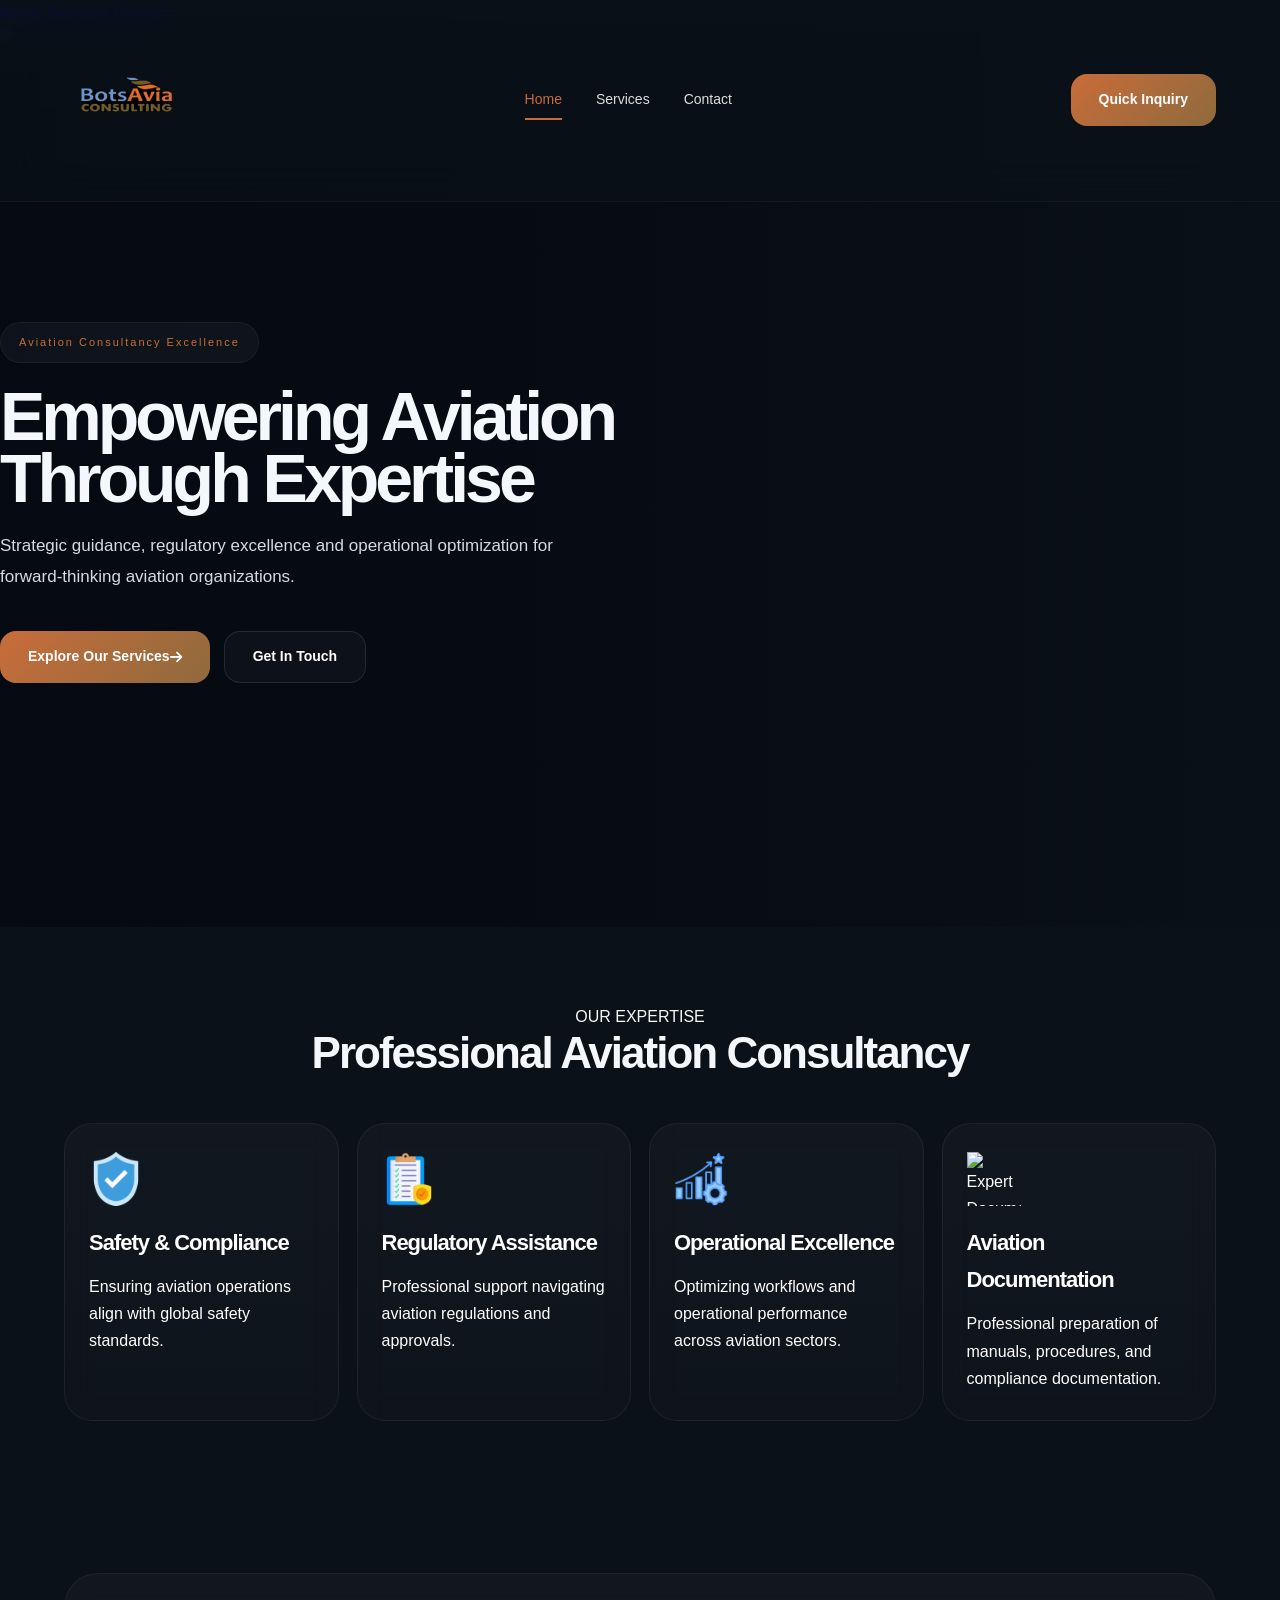
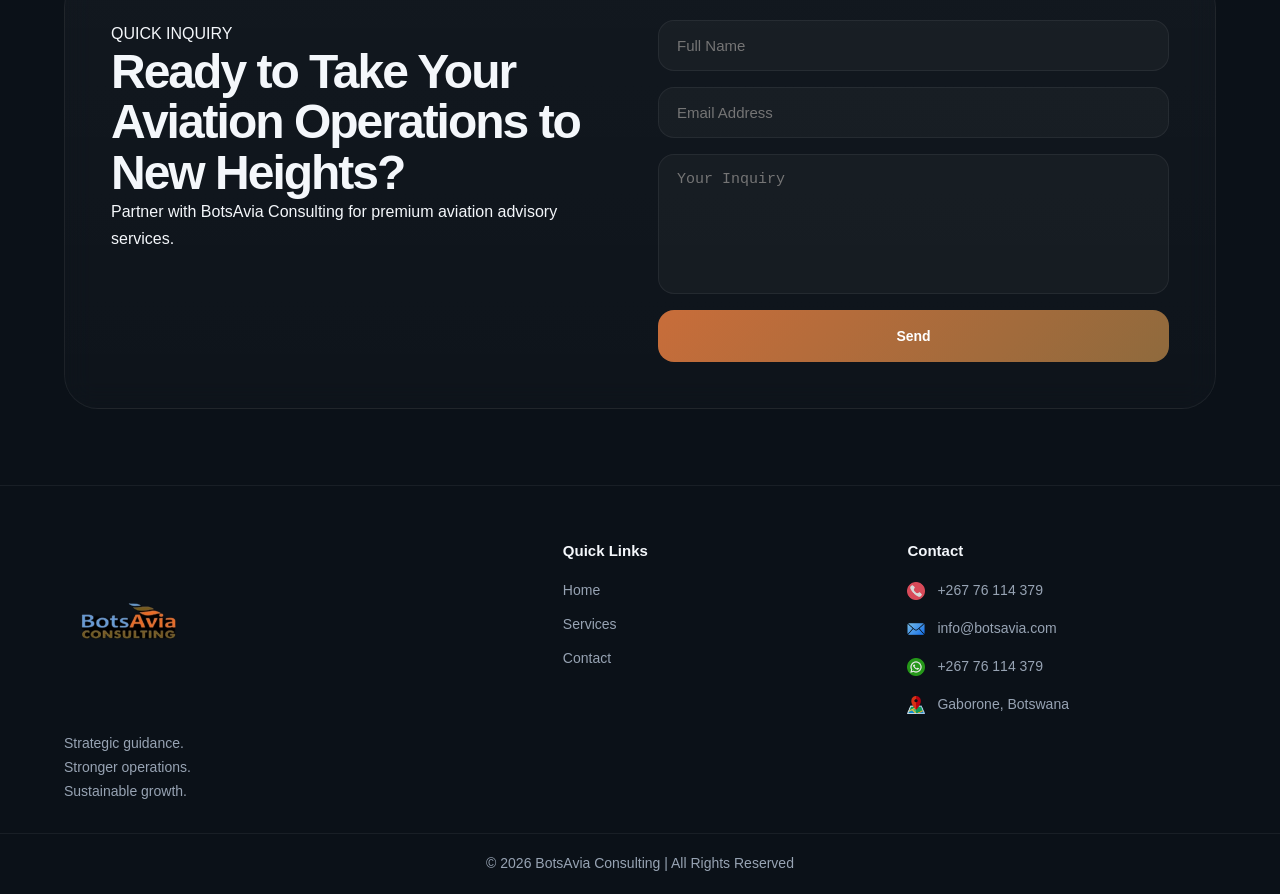
==== index.html @ a87161d3 "Final Draft 1" ====
<!DOCTYPE html>
<html lang="en">
    <head>
        <meta charset="UTF-8">
        <meta name="viewport" content="width=device-width, initial-scale=1.0">
        <title>BotsAvia Consulting | Aviation Excellence</title>


            <link rel="stylesheet" href="style.css">
            <link rel="stylesheet" href="https://cdnjs.cloudflare.com/ajax/libs/font-awesome/6.5.1/css/all.min.css">
    </head>
    <body>

        <nav class="navbar">
            <div class="container nav-wrapper">
                    
                    <a href="index.html" class="logo">
                        <img src="images/logo.png" alt="BotsAvia Consulting Logo">
                    </a>
    

                <div class="nav-links" id="navLinks">
                    <a href="index.html" class="active">Home</a>
                    <a href="services.html">Services</a>
                    <a href="contact.html">Contact</a>
                </div>

               <a href="#inquiry" class="nav-btn">
                Quick Inquiry
               </a>

                <button class="menu-btn" id="menuBtn">
                    <i class="fa-solid fa-bars"></i>
                </button>

            </div>
        </nav>

        <div id="mobile-menu" class="mobileMenu">
                <a href="index.html">Home</a>
                <a href="services.html">Services</a>
                <a href="contact.html">Contact</a>
            </div>

        <header class="hero-section">

            <img src="images/hero.jpg" alt="Private Jet" class="hero-bg-image">

            <div class="hero-overlay"></div>

            <div class="container hero-content-wrapper">

                <div class="hero-content">

                <span class="hero-badge">
                 Aviation Consultancy Excellence
                </span>

                <h1>
                    Empowering Aviation<br>
                    Through Expertise
                </h1>

                <p>
                    Strategic guidance, regulatory excellence and operational optimization for forward-thinking aviation organizations.
                </p>

                <div class="hero-buttons">

                    <a href="services.html" class="primary-btn">
                        Explore Our Services
                        <i class="fa-solid fa-arrow-right"></i>
                    </a>

                    <a href="contact.html" class="secondary-btn">
                        Get In Touch
                    </a>

                    </div>
                    
                </div>

                </div>

            
        </header>

        <section class="highlights-section">

            <div class="container">

                <div class="section-header">
                    <span>OUR EXPERTISE</span>
                    <h2>Professional Aviation Consultancy</h2>
                    </div>

                    <div class="highlight-grid">

                    <a href="services.html" class="highlight-card">
                        <img src="icons/safety.png" alt="Safety & Compliance">
                        <h3>Safety & Compliance</h3>
                        <p>Ensuring aviation operations align with global safety standards.</p>
                    </a>
                
                <a href="services.html" class="highlight-card">
                    <img src="icons/regulatory.png" alt="Regulatory Assistance">
                    <h3>Regulatory Assistance</h3>
                    <p>Professional support navigating aviation regulations and approvals.</p>
                </a>

                <a href="services.html" class="highlight-card">
                    <img src="icons/operations.png" alt="Operational Excellence">
                    <h3>Operational Excellence</h3>
                    <p>Optimizing workflows and operational performance across aviation sectors.</p>
                </a>

                <a href="services.html" class="highlight-card">
                    <img src="icons/docs.png" alt="Expert Documentation">
                    <h3>Aviation Documentation</h3>
                    <p>Professional preparation of manuals, procedures, and compliance documentation.</p>
                </a>

                </div>

            </div>

        </section>


        <section class="cta-section" id="inquiry">

            <div class="container">

                <div class="cta-box">

                    <div class="cta-content">

                    <span>QUICK INQUIRY</span>

                <h2>Ready to Take Your Aviation Operations to New Heights?</h2>
                <p>Partner with BotsAvia Consulting for premium aviation advisory services.</p>
                </div>

        <form class="mini-form">

            <input type="text" placeholder="Full Name">

            <input type="email" placeholder="Email Address">

            <textarea placeholder="Your Inquiry"></textarea>

            <button type="submit">Send</button>

        </form>

        </div>

        </div>

        </section>

        <footer class="footer">

                <div class="container footer-grid">

                    <div>
                        <img src="images/logo.png" alt="Logo" class="footer-logo">

                        <p class="footer-description">
                        Strategic guidance. <br>
                        Stronger operations. <br>
                        Sustainable growth.
                        </p>

                    </div>

                    <div>
                        <h4>Quick Links</h4>

                        <div class="footer-links">
                        <a href="index.html">Home</a>
                        <a href="services.html">Services</a>
                        <a href="contact.html">Contact</a>
                    </div>
                    </div>

                    <div>
                        <h4>Contact</h4>

                        <div class="footer-contact">

                           <p>
                            <img src="icons/phone-call.png" alt="Phone" class="footer-icon">
                            +267 76 114 379
                        </p>
                        

                        
                           <p>
                            <img src="icons/email.png" alt="Email" class="footer-icon">
                            info@botsavia.com
                        </p>
                        

                        
                            <p>
                                <img src="icons/whatsapp.png" alt="Whatsapp" class="footer-icon">
                            +267 76 114 379
                        </p>
                        

                    
                            <p>
                                <img src="icons/location.png" alt="Location" class="footer-icon">
                            Gaborone, Botswana
                        </p>

                        </div>

                    </div>

                    </div>

                    <div class="footer-bottom">
                        &copy; 2026 BotsAvia Consulting | All Rights Reserved
                    </div>
                    

                </footer>

                    
        <script>
            const menuBtn = document.getElementById('menuBtn');
            const mobileMenu = document.getElementById('mobileMenu');

            menuBtn.addEventListener('click', () => {
                mobileMenu.classList.toggle('active');
            });

            window.addEventListener('scroll', () => {
                const navbar = document.querySelector('.navbar');

                navbar.classList.toggle('scrolled', window.scrollY > 30);
            });

        </script>





    </body>
</html>
---- style.css ----
@import url('https://fonts.googleapis.com/css2family=Inter:wght@400;500;600;700;800&display=swap');

:root {
    --bg:#0b1118;
    --surface:#111926;
    --surface-2:#17212d;

    --text:#f4f7fb;
    --muted:#97a3b3;

    --accent:#c86d3a;
    --accent-2:#8f6a3d;

    --border:rgba(255,255,255,0.06);

    --shadow:0 25px 60px rgba(0,0,0,0.45);

    --transition:cubic-bezier(0.22,1,0.36,1);
}

* {
    margin: 0;
    padding: 0;
    box-sizing: border-box;
}

html {
    scroll-behavior: smooth;
    overflow-x: hidden;
}

body {

    font-family: 'Inter', sans-serif;

    background: var(--bg);
    color: var(--text);

    line-height: 1.7;

    overflow-x: hidden;
}

img{
    max-width: 100%;
    display: block;
}

a{
    text-decoration: none;
}

.container{
    width:min(90%, 1280px);
    margin:auto;
}

section{
    position: relative;
}

.navbar {
    position:fixed;
    top: 0;
    left: 0;
    width: 100%;

    z-index: 1000;
    padding:14px 0;

    background: rgba(11,17,24,0.72);
    backdrop-filter: blur(22px);

    border-bottom: 1px solid rgba(255,255,255,0.04);
    transition: 0.4s var(--transition);

}

.navbar.scrolled{
    padding:10px 0;
    background:rgba(11,17,24,0.92);
    box-shadow: 0 10px 40px rgba(0,0,0,0.35);
}

.nav-wrapper{
    display:flex;
    align-items: center;
    justify-content:space-between;
    gap: 20px;
}
    

.logo img {
    width: 122px;
    object-fit: contain;
}

.nav-links{
    display: flex;
    align-items: center;
    gap:34px;

}

.nav-links a{
    color: rgba(255,255,255,0.86);
    font-size: 14px;
    font-weight: 500;
    position:relative;
    transition: 0.35s var(--transition);
}

.nav-links a:hover{
    color: white;
}

.nav-links a::after{
    content: '';

    position: absolute;
    left: 0;
    bottom: -8px;

    width: 0;
    height: 2px;

    background: var(--accent);

    transition: 0.35s var(--transition);
}

.nav-links a:hover::after,
.nav-links a.active::after {
    width: 100%;
}

.nav-links a.active{
    color: var(--accent);
}

.nav-btn,
.primary-btn,
.secondary-btn,
.mini-form button,
.contact-form button{
    height:52px;
    display: inline-flex;
    align-items: center;
    justify-content: center;
    padding: 0 28px;
    border-radius: 16px;
    font-weight: 600;
    font-size: 14px;
    transition: 0.4s var(--transition);
    cursor: pointer;
}

.nav-btn,
.primary-btn,
.mini-form button,
.contact-form button{
    background:linear-gradient(135deg,var(--accent),var(--accent-2));
    color:white;
    border:none;
}

.nav-btn:hover,
.primary-btn:hover,
.mini-form button:hover,
.contact-form button:hover{
    transform: translateY(-3px);
    box-shadow: 0 18px 40px rgba(200,109,58,0.35);
}

.secondary-btn{
    border: 1px solid rgba(255,255,255,0.1);
    background: rgba(255,255,255,0.03);
    color: white;
    backdrop-filter: blur(10px);
}

.secondary-btn:hover{
    background:rgba(255,255,255,0.06);
    transform:translateY(-3px);

}

.menu-btn{
    display: none;
    background: none;
    border: none;
    color: white;
    font-size: 24px;
    cursor:pointer;
}

.mobile-menu{
    position: fixed;
    top: 74px;
    left:0;
    width:100%;
    padding: 28px;
    background: rgba(11,17,24,0.96);
    backdrop-filter: blur(20px);
    display:none;
    flex-direction: column;
    gap: 18px;
    border-bottom: 1px solid rgba(255,255,255,0.06);
   
}

.mobile-menu a{
    color: white;
    font-size: 15px;
}

.mobile-menu.active{
    display: flex;
}

.hero-section{
    padding: 140px 0 90px;

    position: relative;
    min-height: 100vh;
    display: flex;
    align-items: center;

    overflow: hidden;
}

.hero-bg-image{
    position:absolute;
    inset: 0;
    width: 100%;
    height: 100%;
    object-fit: cover;
    z-index: 1;
}

.hero-overlay{
    position: absolute;
    inset: 0;
    background: linear-gradient(
        90deg,
        rgba(5,10,18,0.92) 0%,
        rgba(5,10,18,0.76) 42%,
        rgba(5,10,18,0.38) 74%,
        rgba(5,10,18,0.16) 100%
    );

    z-index: 2;
}

.hero-content-wrapper{
    position: relative;
    z-index: 3;
    width: 100%;
}

.hero-content{
    max-width: 700px;
}

.hero-badge{
    display: inline-block;
    padding:10px 18px;
    background: rgba(255,255,255,0.04);
    border: 1px solid rgba(255,255,255,0.05);
    border-radius: 999px;
    font-size: 11px;
    letter-spacing: 2px;
    margin-bottom: 22px;
    color: var(--accent);
    backdrop-filter: blur(10px);
}

.hero-section h1{
    font-size: 68px;
    line-height: 0.92;
    letter-spacing: -4px;

    margin-bottom: 20px;
    max-width: 650px;
}

.hero-content p{
    font-size: 17px;
    line-height: 1.85;
    color: #d3dae4;
    max-width: 560px;
    margin-bottom: 38px;
}

.hero-buttons{
    display:flex;
    gap: 14px;
}

.page-hero{
    position: relative;
    min-height: 72vh;
    display: flex;
    align-items: hidden;
    padding: 140px 0 90px;
}

.page-hero-bg{
    position: absolute;
    inset: 0;
    width: 100%;
    height: 100vh;
    object-fit: cover;
    z-index: 1;
}

.page-hero-overlay{
    position: absolute;
    inset: 0;
    background: 
    linear-gradient(
        90deg,
        rgba(5,10,18,0.9) 0%,
        rgba(5,10,18,0.74) 45%,
        rgba(5,10,18,0.38) 76%,
        rgba(5,10,18,0.16) 100%
    );

    z-index: 2;
}

.page-hero-wrapper{
    position: relative;
    z-index: 3;
    width:100%;
}

.page-hero-content{
    max-width: 760px;
}

.page-hero-content span{
    display: inline-block;
    padding: 10px 18px;
    background: rgba(255,255,255,0.08);
    border-radius: 999px;
    font-size: 11px;
    letter-spacing: 2px;
    margin-bottom: 24px;
    color: var(--accent);
    backdrop-filter: blur(10px);
}

.page-hero-content h1{
    font-size: 72px;
    line-height: 0.95;
    letter-spacing: -3px;
    margin-bottom: 24px;
    max-width: 760px;
}

.page-hero-content p{
    font-size: 17px;
    line-height: 1.8;
    color: #d4dbe5;
    max-width: 620px;
}

.highlights-section,
.services-section,
.contact-section,
.cta-section{
    padding: 76px 0;
}

.section-header{
    text-align: center;
    margin-bottom: 46px;
}

.section-header h2{
    font-size: 44px;
    line-height: 1.05;
    letter-spacing: -2px;
    margin-bottom: 14px;
}

.section-header p{
    max-width: 720px;
    margin: auto;
    color: var(--muted);
    font-size: 15px;
}

.highlight-grid{
    display: grid;
    grid-template-columns: repeat(4,1fr);
    gap:18px;
}

.services-grid{
    display: grid;
    grid-template-columns: repeat(3,1fr);
    gap: 20px;
}

.highlight-card,
.service-card,
.contact-form-box,
.cta-box,
.contact-card{
    background:linear-gradient(180deg,rgba(255,255,255,0.03), rgba(255,255,255,0.015));
    border: 1px solid var(--border);
    backdrop-filter: blur(14px);
}

.highlight-card,
.service-card{
    padding:28px 24px;
    border-radius: 28px;
    text-decoration: none;
    color: white;
    transition: 0.45s var(--transition);
}

.hightlight-card:hover,
.service-card:hover{
    transform: translateY(-8px);
    border-color: rgba(0,0,0,0.3);
    box-shadow: 0 22px 50px rgba(0,0,0,0.35);
}

.highlight-card img,
.service-card img{
    width: 54px;
    height: 54px;
    object-fit: contain;
    margin-bottom: 18px;
}

.highlight-card h3,
.service-card h3{
    font-size: 22px;
    margin-bottom: 12px;
    letter-spacing: -1px;
}

.service-card span{
    display: block;
    font-size: 13px;
    color: var(--accent);
    margin-bottom: 12px;
    font-weight: 700;
    letter-spacing: 2px;
}

.cta-section{
    padding-bottom:0 0 84px;
}

.cta-box{
    display: grid;
    grid-template-columns: 1fr 1fr;
    gap:36px;
    padding:46px;
    border-radius: 34px;
}

.cta-content h2,
.contact-info h2{
    font-size: 48px;
    line-height: 1.05;
    margin-bottom: 18x;
    letter-spacing: -2px;
}

.mini-form,
.contact-form{
    display: flex;;
    flex-direction: column;
    gap:16px;
}

.mini-form input,
.mini-form textarea,
.contact-form input,
.contact-form textarea{
    width:100%;
    padding: 16px 18px;
    background: rgba(255,255,255,0.03);
    border: 1px solid rgba(255,255,255,0.06);
    border-radius: 16px;
    color: white;
    outline: none;
    transition: 0.35s var(--transition);
    font-size: 15px;
}

.mini-form input:focus,
.mini-form textarea:focus,
.contact-form input:focus,
.contact-form textarea:focus{
    border-color: rgba(200,109,58,0.45);
    box-shadow: 0 0 0 4px(200,109,58,0.12);
}

textarea{
    min-height: 140px;
    resize: none;
}


.contact-grid{
    display: grid;
    grid-template-columns: 1fr 1fr;
    gap: 30px;
    align-items: start;
}

.contact-cards{
    display: grid;
    gap: 16px;
    margin-top:30px;
}

.contact-card{
    display: flex;
    gap: 18px;
    padding: 22px;
    border-radius: 22px;
    transition: 0.4s var(--transition);
}

.contact-card:hover {
    transform: translateY(-4x);

    border-color: rgba(200,109,58,0.25);
}

.contact-icon{
    width: 22px;
    height: 22px;
    object-fit: contain;
    margin-top: 4px;
    flex-shrink: 0;
}

.contact-card h4{
    font-size: 15px;
    margin-bottom: 4px;
}

.contact-form-box {
    pad: 40px;
    border-radius: 32px;

}

.form-header h3{
    font-size: 36px;
    letter-spacing: -1px;
    margin-bottom: 26px;
}

.footer {
    padding-top: 52px;
    border-top: 1px solid var(--border);
}

.footer-grid{
    display: grid;
    grid-template-columns: 1.5fr 1fr 1fr;

    gap: 36px;
    padding-bottom: 30px;
}

.footer-logo {
    width: 126px;

    margin-bottom: 16px;
}

.footer-description,
.footer-links a,
.footer-contact p,
.footer-bottom{
    color:var(--muted);
    font-size: 14px;
}

.footer-links{
    display: flex;
    flex-direction: column;
    gap: 10px;
}

.footer-links a{
    text-decoration: none;
    transition: 0.3s var(--transition);
}

.footer-links a:hover{
    color: white;
}

.footer-contact p{
    display: flex;
    align-items: center;
    gap: 12px;
    margin-bottom: 14px;
}

.footer-icon{
    width: 18px;
    height: 18px;
    object-fit: contain;
    flex-shrink: 0;
    opacity: 0.9;
}

.footer h4{
    margin-bottom: 16px;
    font-size: 15px;
}

.footer-bottom{
    border-top: 1px solid var(--border);
    padding: 18px;
    text-align: center;
}

@media (max-width: 980px) {

    .nav-links,
    .nav-btn{
        display: none;
    }

    .menu-btn{
        display: block;
    }

    .hero-grid,
    .page-hero-grid,
    .cta-box,
    .contact-grid,
    .footer-grid,
    .highlight-grid,
    .services-grid{
        grid-template-columns: 1fr;
    }

    .hero-content h1,
    .page-hero-content h1{
        font-size: 50px;
    }

    .hero-image,
    .page-hero-image{
        height:480px;
    }

    .section-header h2,
    .cta-content h2,
    .contact-info h2{
        font-size: 36px;
    }

    .contact-form-box{
        padding: 30px;
    }

    .hero-buttons{
        flex-direction: column;
    }

    .primary-btn,
    .secondary-btn{
        width: 100%;
    }

}
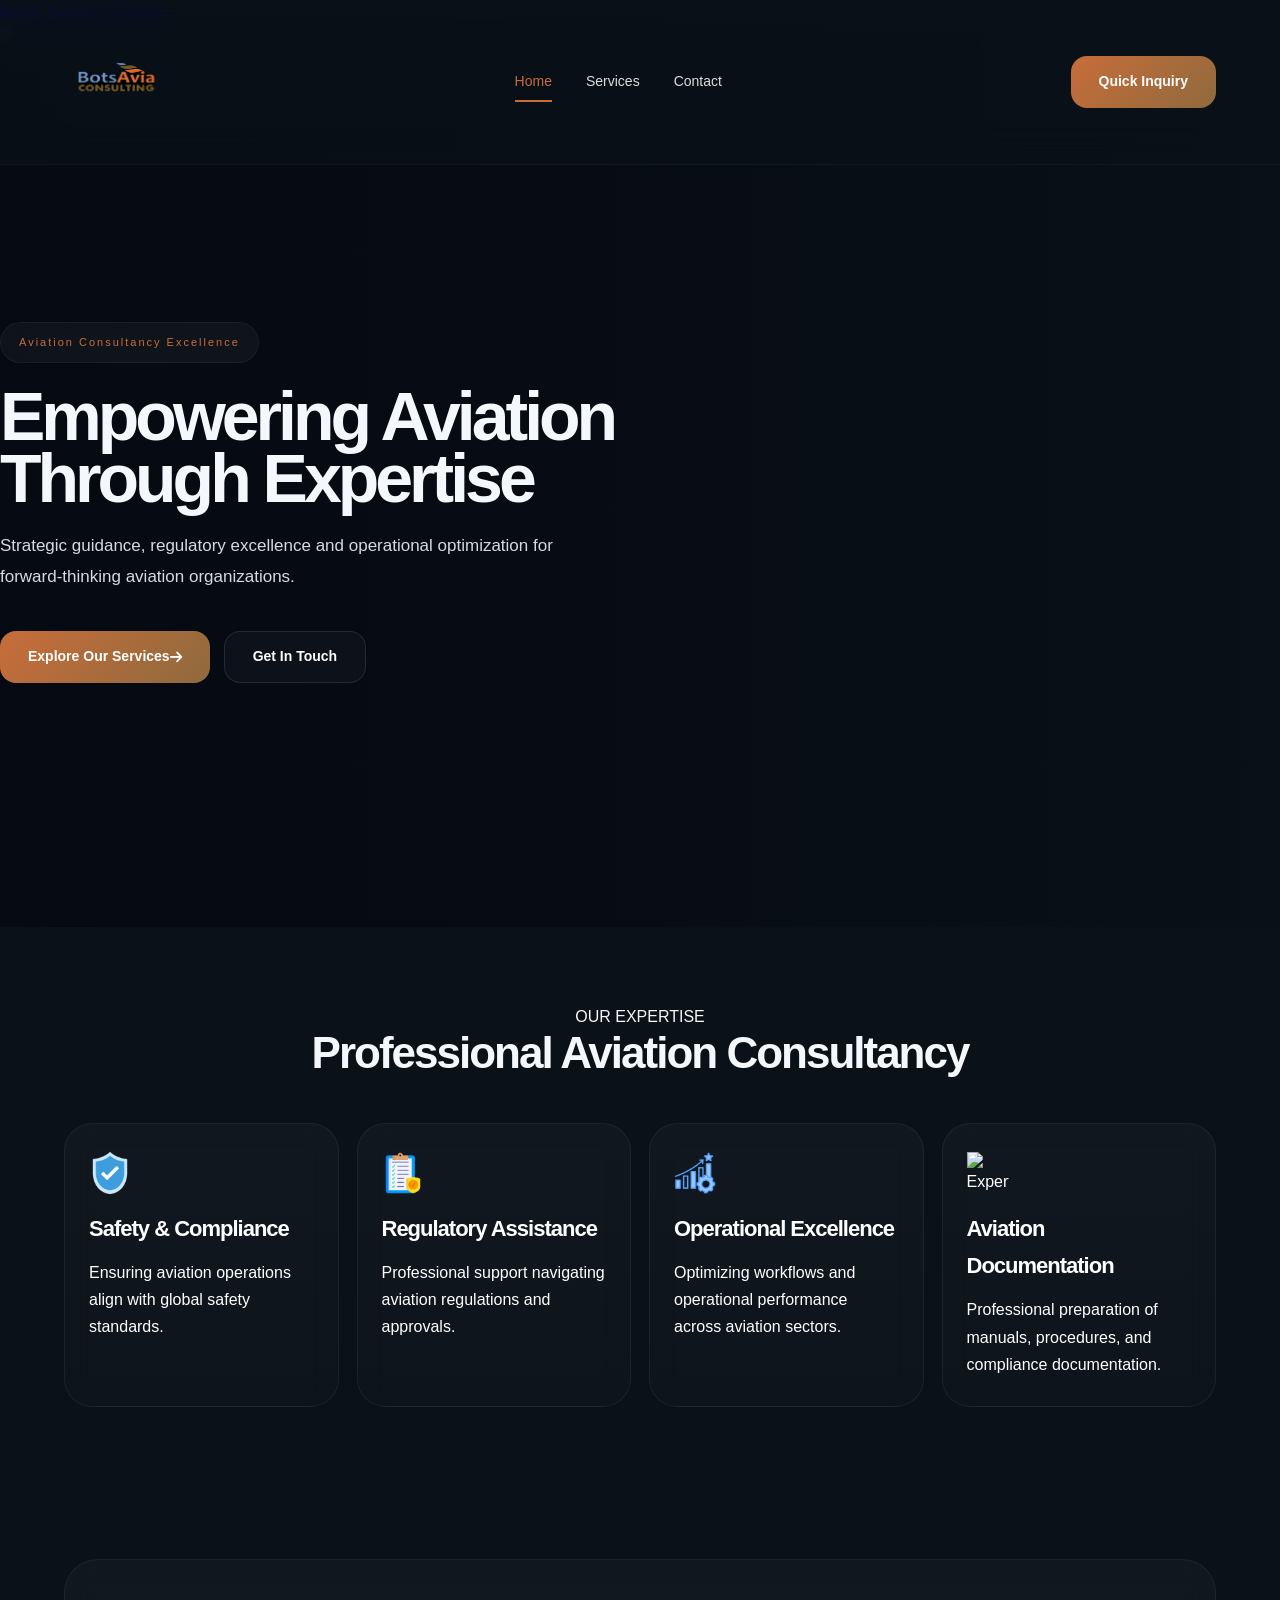
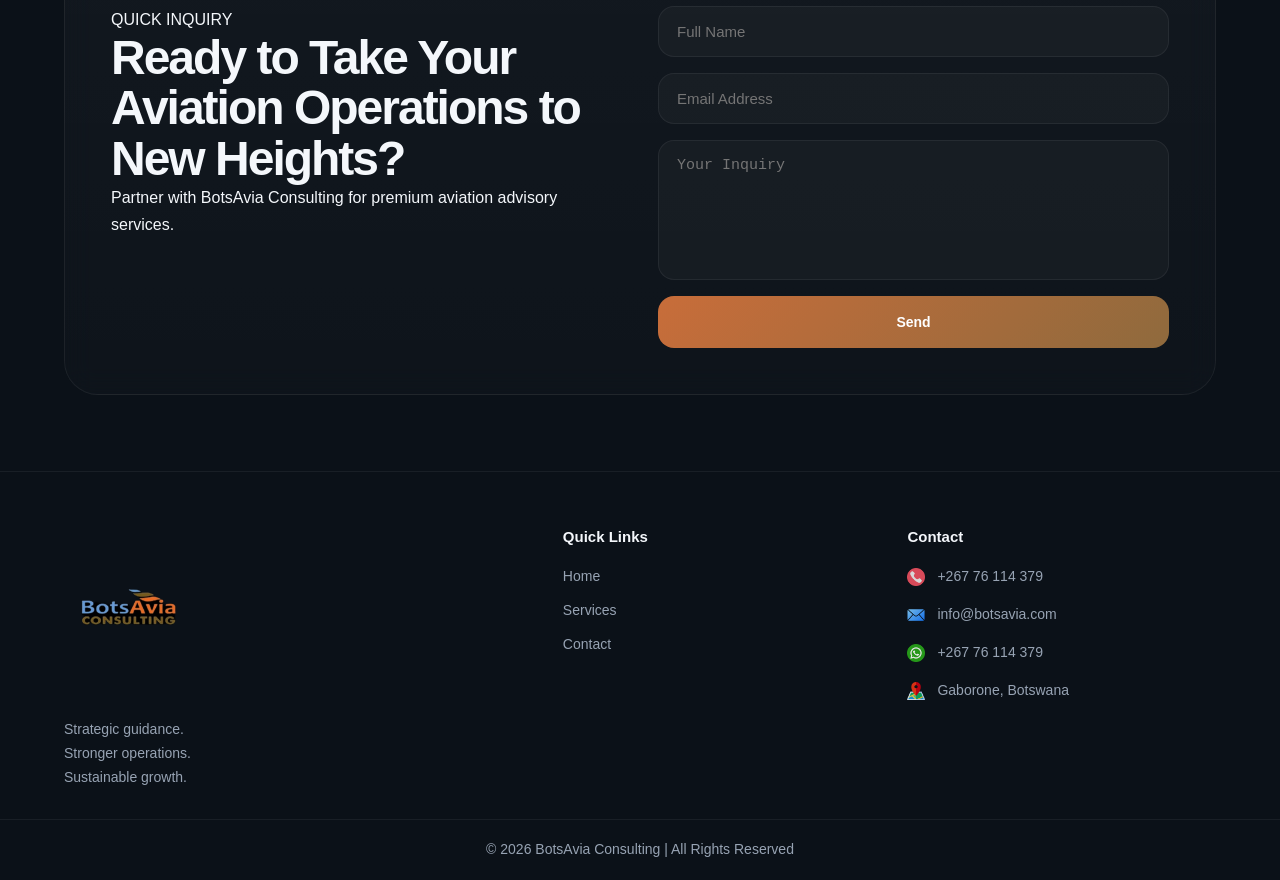
==== commit cdd8b8e0: "FD 2" ====
--- a/index.html
+++ b/index.html
@@ -29,7 +29,7 @@
                 Quick Inquiry
                </a>
 
-                <button class="menu-btn" id="menuBtn">
+                <button class="menu-btn" id="menu-btn">
                     <i class="fa-solid fa-bars"></i>
                 </button>
 
@@ -230,8 +230,8 @@
 
                     
         <script>
-            const menuBtn = document.getElementById('menuBtn');
-            const mobileMenu = document.getElementById('mobileMenu');
+            const menuBtn = document.getElementById('menu-btn');
+            const mobileMenu = document.getElementById('mobile-menu');
 
             menuBtn.addEventListener('click', () => {
                 mobileMenu.classList.toggle('active');
--- a/style.css
+++ b/style.css
@@ -66,7 +66,7 @@
     width: 100%;
 
     z-index: 1000;
-    padding:14px 0;
+    padding:10px 0;
 
     background: rgba(11,17,24,0.72);
     backdrop-filter: blur(22px);
@@ -77,7 +77,7 @@
 }
 
 .navbar.scrolled{
-    padding:10px 0;
+    padding:8px 0;
     background:rgba(11,17,24,0.92);
     box-shadow: 0 10px 40px rgba(0,0,0,0.35);
 }
@@ -91,8 +91,8 @@
     
 
 .logo img {
-    width: 122px;
-    object-fit: contain;
+    width: 102px;
+    display: block;
 }
 
 .nav-links{
@@ -432,10 +432,9 @@
 
 .highlight-card img,
 .service-card img{
-    width: 54px;
-    height: 54px;
-    object-fit: contain;
-    margin-bottom: 18px;
+    width: 42px;
+    height: 42px;
+    margin-bottom: 16px;
 }
 
 .highlight-card h3,
@@ -525,8 +524,8 @@
 
 .contact-card{
     display: flex;
-    gap: 18px;
-    padding: 22px;
+    gap: 14px;
+    padding: 20px;
     border-radius: 22px;
     transition: 0.4s var(--transition);
 }
@@ -538,8 +537,8 @@
 }
 
 .contact-icon{
-    width: 22px;
-    height: 22px;
+    width: 18px;
+    height: 18px;
     object-fit: contain;
     margin-top: 4px;
     flex-shrink: 0;
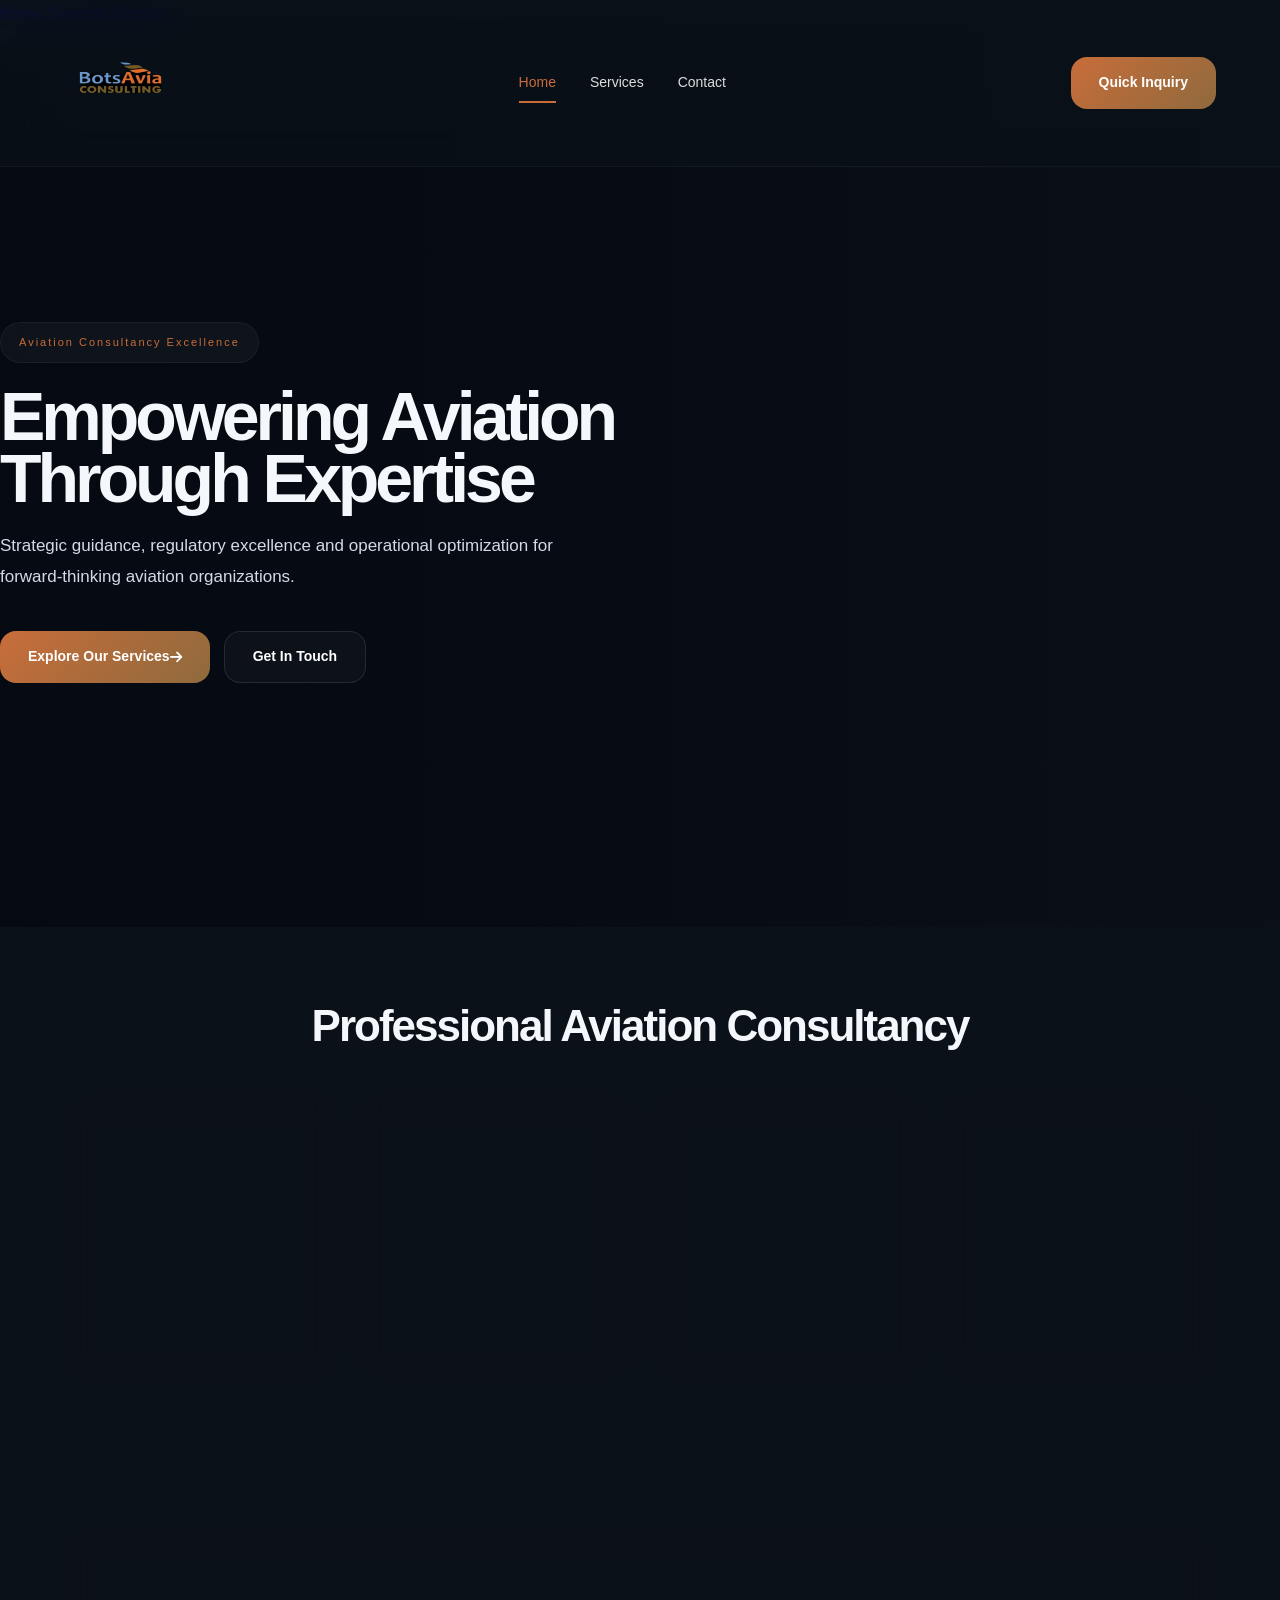
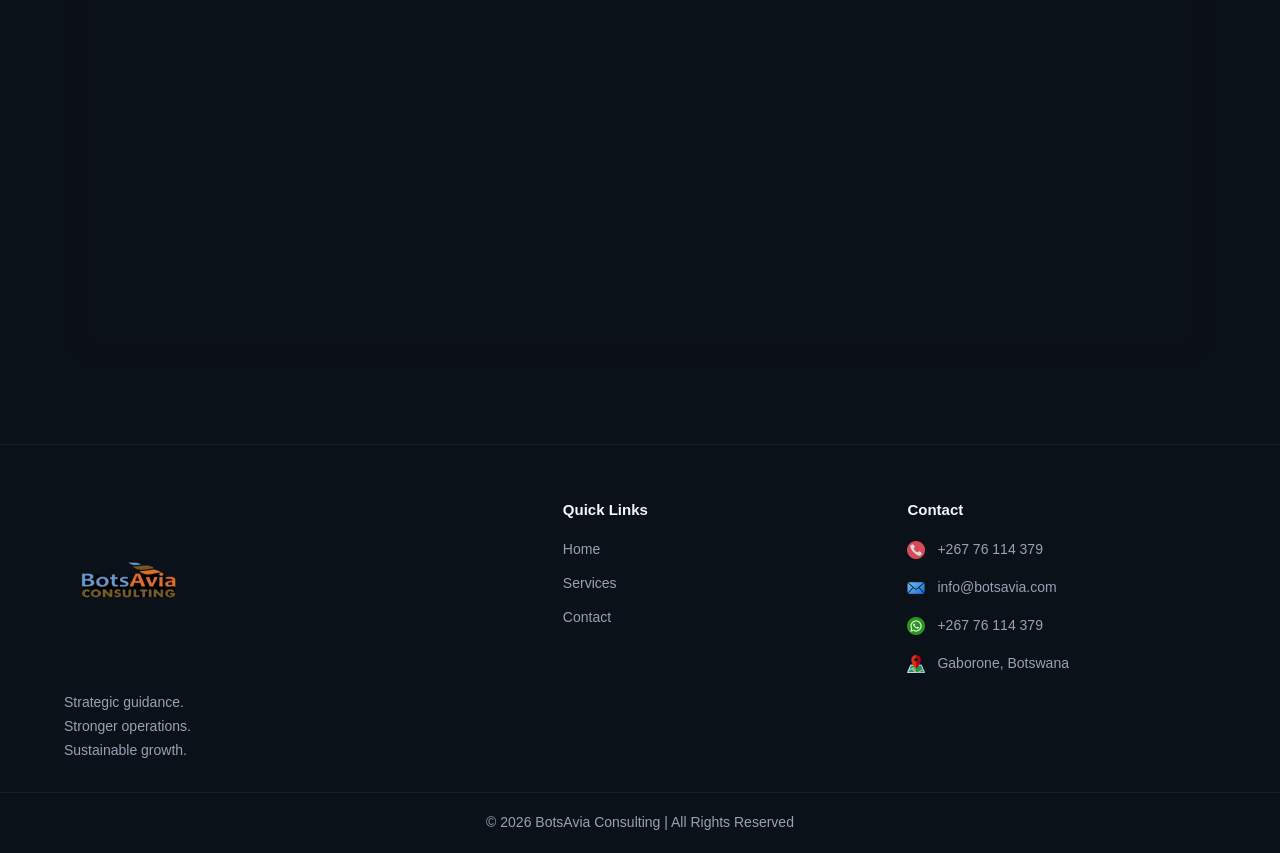
==== commit 3f236d16: "FD 4" ====
--- a/index.html
+++ b/index.html
@@ -90,7 +90,6 @@
             <div class="container">
 
                 <div class="section-header">
-                    <span>OUR EXPERTISE</span>
                     <h2>Professional Aviation Consultancy</h2>
                     </div>
 
@@ -135,7 +134,7 @@
 
                     <div class="cta-content">
 
-                    <span>QUICK INQUIRY</span>
+                
 
                 <h2>Ready to Take Your Aviation Operations to New Heights?</h2>
                 <p>Partner with BotsAvia Consulting for premium aviation advisory services.</p>
--- a/style.css
+++ b/style.css
@@ -66,7 +66,7 @@
     width: 100%;
 
     z-index: 1000;
-    padding:10px 0;
+    padding:5px 0;
 
     background: rgba(11,17,24,0.72);
     backdrop-filter: blur(22px);
@@ -77,7 +77,7 @@
 }
 
 .navbar.scrolled{
-    padding:8px 0;
+    padding:3px 0;
     background:rgba(11,17,24,0.92);
     box-shadow: 0 10px 40px rgba(0,0,0,0.35);
 }
@@ -91,7 +91,7 @@
     
 
 .logo img {
-    width: 102px;
+    width: 110px;
     display: block;
 }
 
@@ -299,7 +299,7 @@
 
 .page-hero{
     position: relative;
-    min-height: 72vh;
+    min-height: 88vh;
     display: flex;
     align-items: hidden;
     padding: 140px 0 90px;
@@ -309,7 +309,7 @@
     position: absolute;
     inset: 0;
     width: 100%;
-    height: 100vh;
+    height: 88vh;
     object-fit: cover;
     z-index: 1;
 }
@@ -336,7 +336,7 @@
 }
 
 .page-hero-content{
-    max-width: 760px;
+    max-width: 610px;
 }
 
 .page-hero-content span{
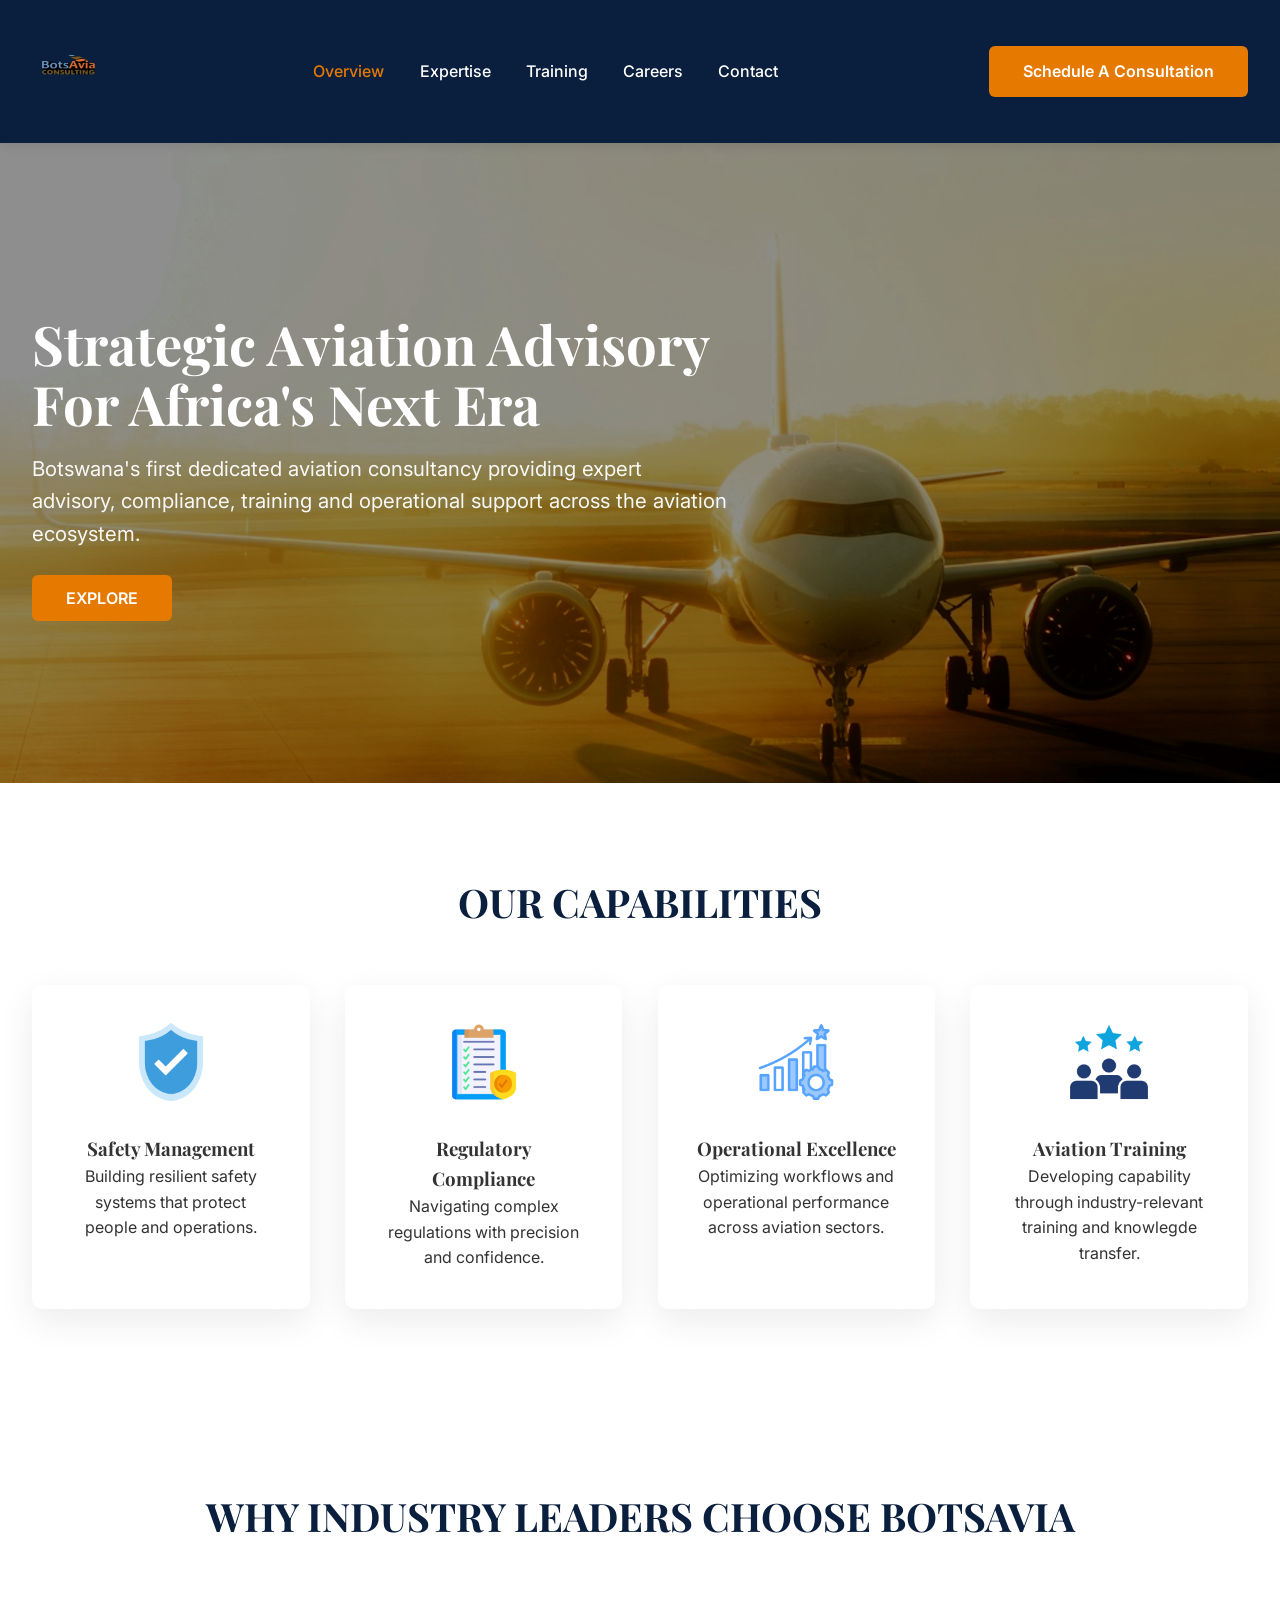
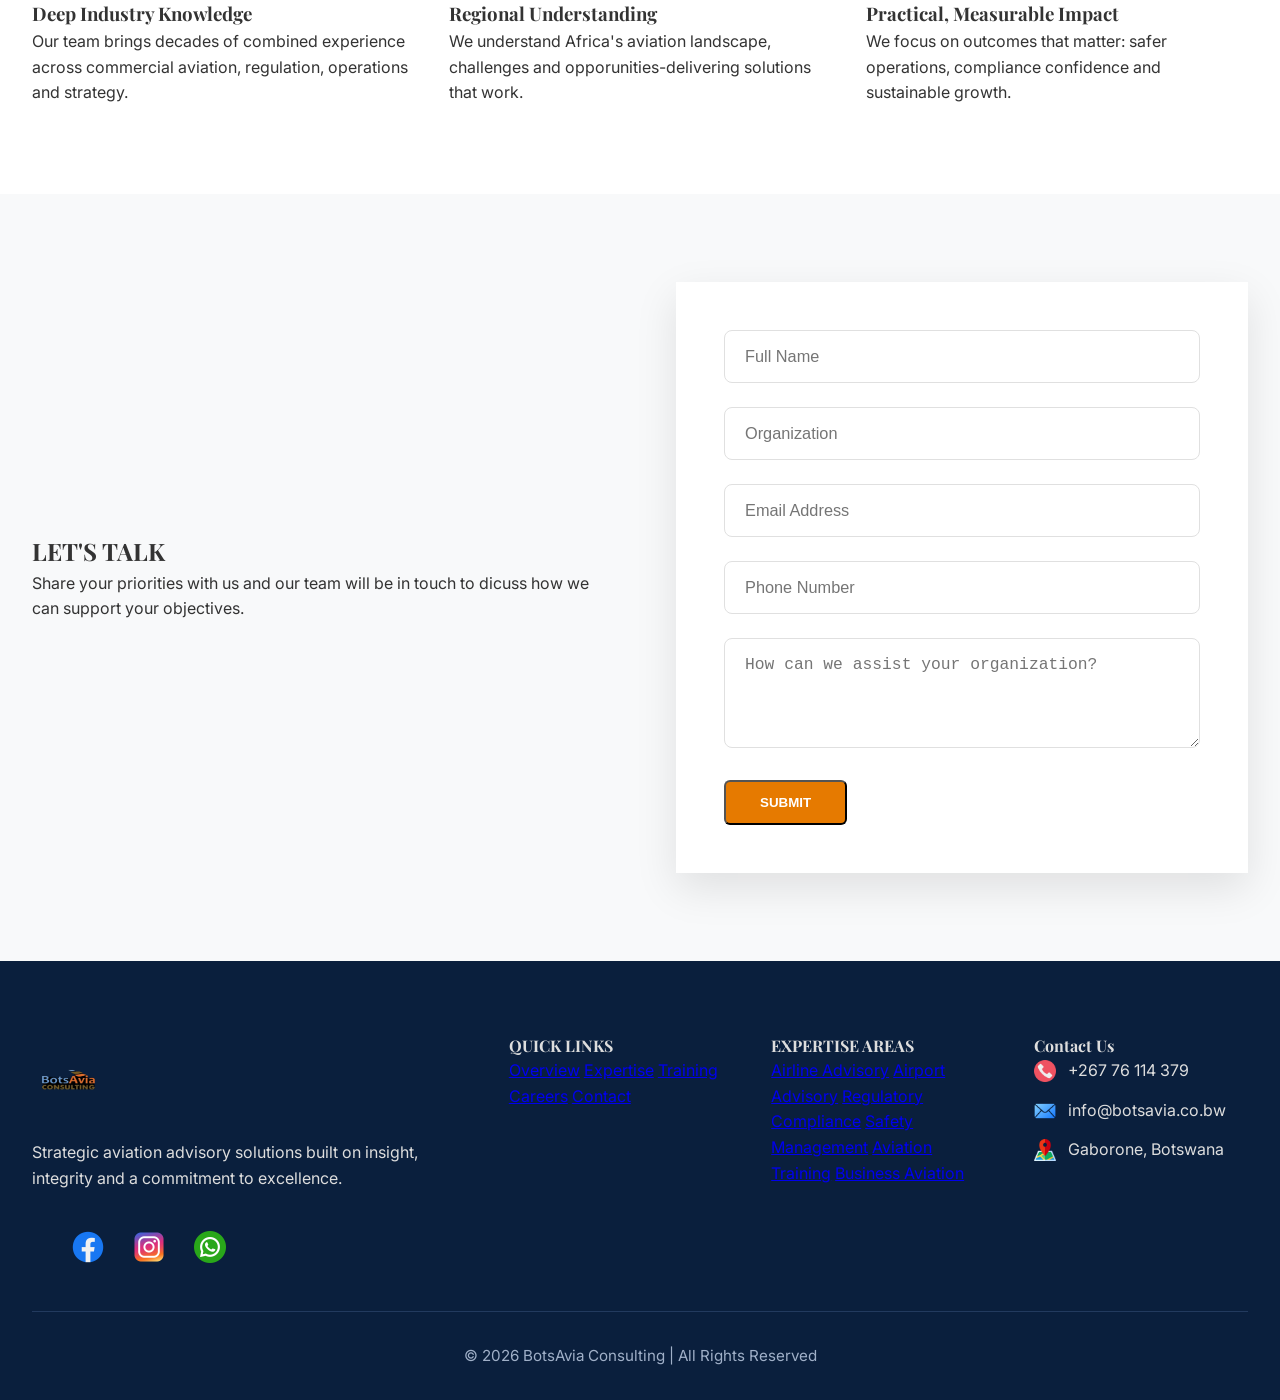
==== commit d0996888: "FD 6" ====
--- a/index.html
+++ b/index.html
@@ -3,79 +3,59 @@
     <head>
         <meta charset="UTF-8">
         <meta name="viewport" content="width=device-width, initial-scale=1.0">
-        <title>BotsAvia Consulting | Aviation Excellence</title>
-
+        <title>BotsAvia | Aviation Advisory</title>
 
             <link rel="stylesheet" href="style.css">
-            <link rel="stylesheet" href="https://cdnjs.cloudflare.com/ajax/libs/font-awesome/6.5.1/css/all.min.css">
+            <link href="https://fonts.googleapis.com/css2?family=Inter:wght@400;500;600&amp;family=Playfair+Display:wght@700&amp;display=swap" rel="stylesheet">
     </head>
     <body>
 
-        <nav class="navbar">
-            <div class="container nav-wrapper">
-                    
+        <header class="header">
+            <div class="container">
+                <div class="nav-wrapper">
                     <a href="index.html" class="logo">
-                        <img src="images/logo.png" alt="BotsAvia Consulting Logo">
+                        <img src="images/logo.png" alt="BotsAvia Consulting Logo" class="logo-img">
                     </a>
     
 
-                <div class="nav-links" id="navLinks">
-                    <a href="index.html" class="active">Home</a>
-                    <a href="services.html">Services</a>
-                    <a href="contact.html">Contact</a>
-                </div>
-
-               <a href="#inquiry" class="nav-btn">
-                Quick Inquiry
+                <nav class="nav" id="main-nav">
+                    <a href="index.html" class="nav-link active">Overview</a>
+                    <a href="expertise.html" class="nav-link">Expertise</a>
+                    <a href="expertise.html#training" class="nav-link">Training</a>
+                    <a href="contact.html#careers" class="nav-link">Careers</a>
+                    <a href="contact.html" class="nav-link">Contact</a>
+                </nav>
+
+               <a href="contact.html" class="btn-primary">
+                Schedule A Consultation
                </a>
 
-                <button class="menu-btn" id="menu-btn">
-                    <i class="fa-solid fa-bars"></i>
+                <button class="hamburger" id="hamburger" aria-label="Toggle menu">
+                    <span></span><span></span><span></span>
                 </button>
 
             </div>
-        </nav>
-
-        <div id="mobile-menu" class="mobileMenu">
-                <a href="index.html">Home</a>
-                <a href="services.html">Services</a>
-                <a href="contact.html">Contact</a>
+    </div>
+    </header>
+
+        <section class="hero">
+            <div class="hero-bg">
+            <img src="images/home-hero.jpg" alt="Aviation Advisory">
             </div>
 
-        <header class="hero-section">
-
-            <img src="images/hero.jpg" alt="Private Jet" class="hero-bg-image">
-
-            <div class="hero-overlay"></div>
-
-            <div class="container hero-content-wrapper">
-
-                <div class="hero-content">
-
-                <span class="hero-badge">
-                 Aviation Consultancy Excellence
-                </span>
+
+            <div class="hero-content">
+                <div class="container">
+                <div class="hero-text">
 
                 <h1>
-                    Empowering Aviation<br>
-                    Through Expertise
-                </h1>
-
-                <p>
-                    Strategic guidance, regulatory excellence and operational optimization for forward-thinking aviation organizations.
-                </p>
-
-                <div class="hero-buttons">
-
-                    <a href="services.html" class="primary-btn">
-                        Explore Our Services
+                 Strategic Aviation Advisory<br>For Africa's Next Era</h1>
+                <p class="hero-subtitle">Botswana's first dedicated aviation consultancy providing expert advisory, compliance, training and operational support across the aviation ecosystem.</p>
+                    <a href="expertise.html" class="btn-primary">
+                        EXPLORE
                         <i class="fa-solid fa-arrow-right"></i>
                     </a>
 
-                    <a href="contact.html" class="secondary-btn">
-                        Get In Touch
-                    </a>
-
                     </div>
                     
                 </div>
@@ -83,41 +63,38 @@
                 </div>
 
             
-        </header>
-
-        <section class="highlights-section">
-
-            <div class="container">
-
-                <div class="section-header">
-                    <h2>Professional Aviation Consultancy</h2>
-                    </div>
-
-                    <div class="highlight-grid">
-
-                    <a href="services.html" class="highlight-card">
-                        <img src="icons/safety.png" alt="Safety & Compliance">
-                        <h3>Safety & Compliance</h3>
-                        <p>Ensuring aviation operations align with global safety standards.</p>
-                    </a>
-                
-                <a href="services.html" class="highlight-card">
-                    <img src="icons/regulatory.png" alt="Regulatory Assistance">
-                    <h3>Regulatory Assistance</h3>
-                    <p>Professional support navigating aviation regulations and approvals.</p>
-                </a>
-
-                <a href="services.html" class="highlight-card">
-                    <img src="icons/operations.png" alt="Operational Excellence">
+        </section>
+
+        <section class="capabilities">
+            <div class="container">
+                <h2 class="section-title">OUR CAPABILITIES</h2>
+                    
+
+                    <div class="grid-4">
+
+                        <div class="capability-card">
+                        <img src="icons/safety.png" alt="Safety Management" class="card-icon">
+                        <h3>Safety Management</h3>
+                        <p>Building resilient safety systems that protect people and operations.</p>
+                        </div>
+
+                        <div class="capability-card">
+                    <img src="icons/regulatory.png" alt="Regulatory Compliance" class="card-icon">
+                    <h3>Regulatory Compliance</h3>
+                    <p>Navigating complex regulations with precision and confidence.</p>
+                        </div>
+
+                <div class="capability-card">
+                    <img src="icons/operations.png" alt="Operational Excellence" class="card-icon">
                     <h3>Operational Excellence</h3>
                     <p>Optimizing workflows and operational performance across aviation sectors.</p>
-                </a>
-
-                <a href="services.html" class="highlight-card">
-                    <img src="icons/docs.png" alt="Expert Documentation">
-                    <h3>Aviation Documentation</h3>
-                    <p>Professional preparation of manuals, procedures, and compliance documentation.</p>
-                </a>
+                </div>
+
+                <div class="capability-card">
+                    <img src="icons/Expertise.png" alt="Aviation Training" class="card-icon">
+                    <h3>Aviation Training</h3>
+                    <p>Developing capability through industry-relevant training and knowlegde transfer.</p>
+                </div>
 
                 </div>
 
@@ -125,128 +102,131 @@
 
         </section>
 
-
-        <section class="cta-section" id="inquiry">
-
-            <div class="container">
-
-                <div class="cta-box">
-
-                    <div class="cta-content">
-
+        <section class="why-us">
+            <div class="container">
+                <h2 class="section-title">WHY INDUSTRY LEADERS CHOOSE BOTSAVIA</h2>
+
+                <div class="grid-3">
+
+                    <div class="why-card">
+                        <h3>Deep Industry Knowledge</h3>
+                        <p>Our team brings decades of combined experience across commercial aviation, regulation, operations and strategy.</p>
+                </div>
+
+                <div class="why-card">
+                    <h3>Regional Understanding</h3>
+                    <p>We understand Africa's aviation landscape, challenges and opporunities-delivering solutions that work.</p>
+                </div>
+
+                <div class="why-card">
+                    <h3>Practical, Measurable Impact</h3>
+                    <p>We focus on outcomes that matter: safer operations, compliance confidence and sustainable growth.</p>
+                </div>
+                </div>
+                </div>
+                </section>
+
+                <section class="conversation">
+                    <div class="container">
+                        <div class="conversation-grid">
+                            <div class="conversation-text">
+                                <h2>LET'S TALK</h2>
+                                <p>Share your priorities with us and our team will be in touch to dicuss how we can support your objectives.</p>
+                            </div>
+
+        <form class="conversation-form" action="#" method="POST">
+
+            <div class="form-group"><input type="text" placeholder="Full Name" required></div>
+            <div class="form-group"><input type="text" placeholder="Organization" required></div>
+            <div class="form-group"><input type="email" placeholder="Email Address" required></div>
+            <div class="form-group"><input type="tel" placeholder="Phone Number"></div>
+            <div class="form-group"><textarea placeholder="How can we assist your organization?" rows="4"></textarea></div>
+
+            <button type="submit" class="btn-primary">SUBMIT</button>
+
+        </form>
+
+        </div>
+
+        </div>
+
+        </section>
+
+        <footer class="footer">
+            <div class="container">
+                <div class="footer-grid">
+
+                    <div>
+                        <a href="index.html" class="logo">
+                        <img src="images/logo.png" alt="Logo" class="logo-img">
+                        </a>
+                        <p class="footer-desc">Strategic aviation advisory solutions built on insight, integrity and a commitment to excellence.</p>
+                    </div>
+
+                    <div>
+                        <h4>QUICK LINKS</h4>
+                        <a href="index.html">Overview</a>
+                        <a href="expertise.html">Expertise</a>
+                        <a href="expertise.html#training">Training</a>
+                        <a href="contact.html#careers">Careers</a>
+                        <a href="contact.html">Contact</a>
+                    </div>
+                    
+                    <div>
+                        <h4>EXPERTISE AREAS</h4>
+                        <a href="expertise.html">Airline Advisory</a>
+                        <a href="expertise.html">Airport Advisory</a>
+                        <a href="expertise.html">Regulatory Compliance</a>
+                        <a href="expertise.html">Safety Management</a>
+                        <a href="expertise.html#training">Aviation Training</a>
+                        <a href="expertise.html">Business Aviation</a>
+                    </div>
+
+                    <div>
+                        <h4>Contact Us</h4>
+                        <div class="contact-item">
+                            <img src="icons/phone-call.png" alt="" class="footer-icon">
+                            +267 76 114 379
+                        </div>
+                        
+                           <div class="contact-item">
+                            <img src="icons/email.png" alt="" class="footer-icon">
+                            info@botsavia.co.bw
+                           </div>
                 
-
-                <h2>Ready to Take Your Aviation Operations to New Heights?</h2>
-                <p>Partner with BotsAvia Consulting for premium aviation advisory services.</p>
-                </div>
-
-        <form class="mini-form">
-
-            <input type="text" placeholder="Full Name">
-
-            <input type="email" placeholder="Email Address">
-
-            <textarea placeholder="Your Inquiry"></textarea>
-
-            <button type="submit">Send</button>
-
-        </form>
-
-        </div>
-
-        </div>
-
-        </section>
-
-        <footer class="footer">
-
-                <div class="container footer-grid">
-
-                    <div>
-                        <img src="images/logo.png" alt="Logo" class="footer-logo">
-
-                        <p class="footer-description">
-                        Strategic guidance. <br>
-                        Stronger operations. <br>
-                        Sustainable growth.
-                        </p>
-
-                    </div>
-
-                    <div>
-                        <h4>Quick Links</h4>
-
-                        <div class="footer-links">
-                        <a href="index.html">Home</a>
-                        <a href="services.html">Services</a>
-                        <a href="contact.html">Contact</a>
-                    </div>
-                    </div>
-
-                    <div>
-                        <h4>Contact</h4>
-
-                        <div class="footer-contact">
-
-                           <p>
-                            <img src="icons/phone-call.png" alt="Phone" class="footer-icon">
-                            +267 76 114 379
-                        </p>
-                        
-
-                        
-                           <p>
-                            <img src="icons/email.png" alt="Email" class="footer-icon">
-                            info@botsavia.com
-                        </p>
-                        
-
-                        
-                            <p>
-                                <img src="icons/whatsapp.png" alt="Whatsapp" class="footer-icon">
-                            +267 76 114 379
-                        </p>
-                        
-
-                    
-                            <p>
-                                <img src="icons/location.png" alt="Location" class="footer-icon">
+                            <div class="contact-item">
+                                <img src="icons/location.png" alt="" class="footer-icon">
                             Gaborone, Botswana
-                        </p>
-
-                        </div>
-
-                    </div>
-
+                            </div>
+
+                        </div>
+
+                    </div>
+
+                    <div class="social-media">
+                        <a href="#" class="social-icon"><img src="icons/facebook.png" alt="Facebook"></a>
+                        <a href="#" class="social-icon"><img src="icons/instagram.png" alt="Instagram"></a>
+                        <a href="#" class="social-icon"><img src="icons/whatsapp.png" alt="WhatsApp"></a>
                     </div>
 
                     <div class="footer-bottom">
-                        &copy; 2026 BotsAvia Consulting | All Rights Reserved
-                    </div>
-                    
-
+                       <p>&copy; 2026 BotsAvia Consulting | All Rights Reserved</p>
+                    </div>
+                    </div>
                 </footer>
 
                     
         <script>
-            const menuBtn = document.getElementById('menu-btn');
-            const mobileMenu = document.getElementById('mobile-menu');
-
-            menuBtn.addEventListener('click', () => {
-                mobileMenu.classList.toggle('active');
+            const hamburger = document.getElementById('hamburger');
+            const nav = document.getElementById('main-nav');
+
+            hamburger.addEventListener('click', () => {
+                nav.classList.toggle('active');
+                hamburger.classList.toggle('active');
+
             });
 
-            window.addEventListener('scroll', () => {
-                const navbar = document.querySelector('.navbar');
-
-                navbar.classList.toggle('scrolled', window.scrollY > 30);
-            });
-
         </script>
-
-
-
-
 
     </body>
 </html>
--- a/style.css
+++ b/style.css
@@ -1,21 +1,8 @@
-@import url('https://fonts.googleapis.com/css2family=Inter:wght@400;500;600;700;800&display=swap');
-
 :root {
-    --bg:#0b1118;
-    --surface:#111926;
-    --surface-2:#17212d;
-
-    --text:#f4f7fb;
-    --muted:#97a3b3;
-
-    --accent:#c86d3a;
-    --accent-2:#8f6a3d;
-
-    --border:rgba(255,255,255,0.06);
-
-    --shadow:0 25px 60px rgba(0,0,0,0.45);
-
-    --transition:cubic-bezier(0.22,1,0.36,1);
+    --navy: #0a1f3d;
+    --accent: #e67a00;
+    --gold: #f4c95d;
+    --light: #f8f9fa;
 }
 
 * {
@@ -24,659 +11,304 @@
     box-sizing: border-box;
 }
 
-html {
-    scroll-behavior: smooth;
-    overflow-x: hidden;
-}
-
 body {
 
-    font-family: 'Inter', sans-serif;
-
-    background: var(--bg);
-    color: var(--text);
-
-    line-height: 1.7;
-
-    overflow-x: hidden;
-}
-
-img{
-    max-width: 100%;
-    display: block;
-}
-
-a{
-    text-decoration: none;
-}
-
-.container{
-    width:min(90%, 1280px);
-    margin:auto;
-}
-
-section{
-    position: relative;
-}
-
-.navbar {
-    position:fixed;
+    font-family: 'Inter', system-ui, sans-serif;
+    color: #333;
+    line-height: 1.6;
+}
+
+h1, h2, h3, h4 {
+    font-family: 'Playfair Display', sans-serif;
+    font-weight: 700;
+}
+
+.header {
+    background: var(--navy);
+    color: white;
+    position: sticky;
     top: 0;
-    left: 0;
-    width: 100%;
-
     z-index: 1000;
-    padding:5px 0;
-
-    background: rgba(11,17,24,0.72);
-    backdrop-filter: blur(22px);
-
-    border-bottom: 1px solid rgba(255,255,255,0.04);
-    transition: 0.4s var(--transition);
-
-}
-
-.navbar.scrolled{
-    padding:3px 0;
-    background:rgba(11,17,24,0.92);
-    box-shadow: 0 10px 40px rgba(0,0,0,0.35);
-}
-
+    box-shadow: 0 2px 10px rgba(0,0,0,0.1);
+}
+
+.container {
+    max-width: 1280px;
+    margin: 0 auto;
+    padding: 0 2rem;
+}
 .nav-wrapper{
     display:flex;
     align-items: center;
     justify-content:space-between;
-    gap: 20px;
-}
-    
+    padding: 1.1rem 0;
+}   
 
 .logo img {
-    width: 110px;
-    display: block;
-}
-
-.nav-links{
+    height: 100px;
+    width: auto;
+}
+
+.nav {
     display: flex;
-    align-items: center;
-    gap:34px;
-
-}
-
-.nav-links a{
-    color: rgba(255,255,255,0.86);
-    font-size: 14px;
+    gap: 2.2rem;
+    align-items: center;
+}
+
+.nav-link{
+    color: white;
+    text-decoration: none;
     font-weight: 500;
-    position:relative;
-    transition: 0.35s var(--transition);
-}
-
-.nav-links a:hover{
-    color: white;
-}
-
-.nav-links a::after{
-    content: '';
-
-    position: absolute;
-    left: 0;
-    bottom: -8px;
-
-    width: 0;
-    height: 2px;
-
-    background: var(--accent);
-
-    transition: 0.35s var(--transition);
-}
-
-.nav-links a:hover::after,
-.nav-links a.active::after {
-    width: 100%;
-}
-
-.nav-links a.active{
+    transition: color 0.3s ease;
+
+}
+
+.nav-link:hover,
+.nav-link.active {
     color: var(--accent);
 }
 
-.nav-btn,
-.primary-btn,
-.secondary-btn,
-.mini-form button,
-.contact-form button{
-    height:52px;
-    display: inline-flex;
-    align-items: center;
-    justify-content: center;
-    padding: 0 28px;
-    border-radius: 16px;
-    font-weight: 600;
-    font-size: 14px;
-    transition: 0.4s var(--transition);
-    cursor: pointer;
-}
-
-.nav-btn,
-.primary-btn,
-.mini-form button,
-.contact-form button{
-    background:linear-gradient(135deg,var(--accent),var(--accent-2));
-    color:white;
-    border:none;
-}
-
-.nav-btn:hover,
-.primary-btn:hover,
-.mini-form button:hover,
-.contact-form button:hover{
-    transform: translateY(-3px);
-    box-shadow: 0 18px 40px rgba(200,109,58,0.35);
-}
-
-.secondary-btn{
-    border: 1px solid rgba(255,255,255,0.1);
-    background: rgba(255,255,255,0.03);
-    color: white;
-    backdrop-filter: blur(10px);
-}
-
-.secondary-btn:hover{
-    background:rgba(255,255,255,0.06);
-    transform:translateY(-3px);
-
-}
-
-.menu-btn{
+.hamburger {
     display: none;
+    flex-direction: column;
+    gap: 5px;
     background: none;
     border: none;
+    cursor: pointer;
+}
+
+
+.hamburger span {
+    display: block;
+    width: 28px;
+    height: 3px;
+    background: white;
+    transition: all 0.3s;
+}
+
+
+.hamburger.active span:nth-child(1) { transform: rotate(45deg) translate(6px, 6px); }
+.hamburger.active span:nth-child(2) { opacity: 0; }
+.hamburger.active span:nth-child(3) {transform: rotate(-45deg) translate(5px, -5px); }
+
+.btn-primary {
+    background: var(--accent);
     color: white;
-    font-size: 24px;
-    cursor:pointer;
-}
-
-.mobile-menu{
-    position: fixed;
-    top: 74px;
-    left:0;
-    width:100%;
-    padding: 28px;
-    background: rgba(11,17,24,0.96);
-    backdrop-filter: blur(20px);
-    display:none;
-    flex-direction: column;
-    gap: 18px;
-    border-bottom: 1px solid rgba(255,255,255,0.06);
-   
-}
-
-.mobile-menu a{
+    padding: 13px 34px;
+    border-radius: 6px;
+    text-decoration: none;
+    font-weight: 600;
+    transition: all 0.3s ease;
+}
+
+.btn-primary:hover {
+    background: var(--gold);
+    color: var(--navy);
+    transform: translate(-3px);
+}
+
+.hero {
+    height: 640px;
+    position: relative;
     color: white;
-    font-size: 15px;
-}
-
-.mobile-menu.active{
     display: flex;
-}
-
-.hero-section{
-    padding: 140px 0 90px;
-
-    position: relative;
-    min-height: 100vh;
-    display: flex;
-    align-items: center;
-
-    overflow: hidden;
-}
-
-.hero-bg-image{
+    align-items: center;
+}
+
+.hero-bg img {
     position:absolute;
     inset: 0;
     width: 100%;
     height: 100%;
     object-fit: cover;
-    z-index: 1;
-}
-
-.hero-overlay{
-    position: absolute;
-    inset: 0;
-    background: linear-gradient(
-        90deg,
-        rgba(5,10,18,0.92) 0%,
-        rgba(5,10,18,0.76) 42%,
-        rgba(5,10,18,0.38) 74%,
-        rgba(5,10,18,0.16) 100%
-    );
-
+    filter: brightness(0.55) contrast(1.1);
+    z-index: -1;
+}
+
+.hero-content{
+    position: relative;
     z-index: 2;
-}
-
-.hero-content-wrapper{
-    position: relative;
-    z-index: 3;
+    max-width: 760px;
+}
+
+.hero-text h1 {
+    font-size: 3.4rem;
+    line-height: 1.1;
+    margin-bottom: 1.2rem;
+}
+
+.hero-subtitle {
+    font-size: 1.28rem;
+    margin-bottom: 2.2rem;
+    opacity: 0.95;
+}
+
+.capabilities, .why-us, .services, .conversation, .contact-section {
+    padding: 5.5rem 0;
+}
+
+.section-title {
+    text-align: center;
+    font-size: 2.45rem;
+    margin-bottom: 3.2rem;
+    color: var(--navy);
+}
+
+.grid-4, .grid-3 {
+    display: grid;
+    gap: 2.2rem;
+}
+
+.grid-4 { grid-template-columns: repeat(auto-fit, minmax(270px, 1fr)); }
+.grid-3 { grid-template-columns: repeat(auto-fit, minmax(360px, 1fr)); }
+
+.capability-card {
+    background: white;
+    padding: 2.4rem;
+    border-radius: 10px;
+    box-shadow: 0 12px 35px rgba(0,0,0,0.08);
+    text-align: center;
+    transition: transform 0.4s ease;
+}
+
+.capability-card:hover {
+    transform: translateY(-12px);
+}
+
+.card-icon {
+    width: 78px;
+    height: 78px;
+    margin-bottom: 1.6rem;
+    object-fit: contain;
+}
+
+.service-card {
+background: white;
+border-radius: 10px;
+overflow: hidden;
+box-shadow: 0 12px 35px rgba(0,0,0,0.88);
+transition: transform 0.4s ease;
+}
+
+.service-card:hover {
+    transform: translateY(-18px);
+}
+
+.service-img {
     width: 100%;
-}
-
-.hero-content{
-    max-width: 700px;
-}
-
-.hero-badge{
-    display: inline-block;
-    padding:10px 18px;
-    background: rgba(255,255,255,0.04);
-    border: 1px solid rgba(255,255,255,0.05);
-    border-radius: 999px;
-    font-size: 11px;
-    letter-spacing: 2px;
-    margin-bottom: 22px;
-    color: var(--accent);
-    backdrop-filter: blur(10px);
-}
-
-.hero-section h1{
-    font-size: 68px;
-    line-height: 0.92;
-    letter-spacing: -4px;
-
-    margin-bottom: 20px;
-    max-width: 650px;
-}
-
-.hero-content p{
-    font-size: 17px;
-    line-height: 1.85;
-    color: #d3dae4;
-    max-width: 560px;
-    margin-bottom: 38px;
-}
-
-.hero-buttons{
-    display:flex;
-    gap: 14px;
-}
-
-.page-hero{
-    position: relative;
-    min-height: 88vh;
-    display: flex;
-    align-items: hidden;
-    padding: 140px 0 90px;
-}
-
-.page-hero-bg{
-    position: absolute;
-    inset: 0;
-    width: 100%;
-    height: 88vh;
+    height: 250px;
     object-fit: cover;
-    z-index: 1;
-}
-
-.page-hero-overlay{
-    position: absolute;
-    inset: 0;
-    background: 
-    linear-gradient(
-        90deg,
-        rgba(5,10,18,0.9) 0%,
-        rgba(5,10,18,0.74) 45%,
-        rgba(5,10,18,0.38) 76%,
-        rgba(5,10,18,0.16) 100%
-    );
-
-    z-index: 2;
-}
-
-.page-hero-wrapper{
-    position: relative;
-    z-index: 3;
-    width:100%;
-}
-
-.page-hero-content{
-    max-width: 610px;
-}
-
-.page-hero-content span{
-    display: inline-block;
-    padding: 10px 18px;
-    background: rgba(255,255,255,0.08);
-    border-radius: 999px;
-    font-size: 11px;
-    letter-spacing: 2px;
-    margin-bottom: 24px;
-    color: var(--accent);
-    backdrop-filter: blur(10px);
-}
-
-.page-hero-content h1{
-    font-size: 72px;
-    line-height: 0.95;
-    letter-spacing: -3px;
-    margin-bottom: 24px;
-    max-width: 760px;
-}
-
-.page-hero-content p{
-    font-size: 17px;
-    line-height: 1.8;
-    color: #d4dbe5;
-    max-width: 620px;
-}
-
-.highlights-section,
-.services-section,
-.contact-section,
-.cta-section{
-    padding: 76px 0;
-}
-
-.section-header{
-    text-align: center;
-    margin-bottom: 46px;
-}
-
-.section-header h2{
-    font-size: 44px;
-    line-height: 1.05;
-    letter-spacing: -2px;
-    margin-bottom: 14px;
-}
-
-.section-header p{
-    max-width: 720px;
-    margin: auto;
-    color: var(--muted);
-    font-size: 15px;
-}
-
-.highlight-grid{
-    display: grid;
-    grid-template-columns: repeat(4,1fr);
-    gap:18px;
-}
-
-.services-grid{
-    display: grid;
-    grid-template-columns: repeat(3,1fr);
-    gap: 20px;
-}
-
-.highlight-card,
-.service-card,
-.contact-form-box,
-.cta-box,
-.contact-card{
-    background:linear-gradient(180deg,rgba(255,255,255,0.03), rgba(255,255,255,0.015));
-    border: 1px solid var(--border);
-    backdrop-filter: blur(14px);
-}
-
-.highlight-card,
-.service-card{
-    padding:28px 24px;
-    border-radius: 28px;
-    text-decoration: none;
-    color: white;
-    transition: 0.45s var(--transition);
-}
-
-.hightlight-card:hover,
-.service-card:hover{
-    transform: translateY(-8px);
-    border-color: rgba(0,0,0,0.3);
-    box-shadow: 0 22px 50px rgba(0,0,0,0.35);
-}
-
-.highlight-card img,
-.service-card img{
-    width: 42px;
-    height: 42px;
-    margin-bottom: 16px;
-}
-
-.highlight-card h3,
-.service-card h3{
-    font-size: 22px;
-    margin-bottom: 12px;
-    letter-spacing: -1px;
-}
-
-.service-card span{
-    display: block;
-    font-size: 13px;
-    color: var(--accent);
-    margin-bottom: 12px;
-    font-weight: 700;
-    letter-spacing: 2px;
-}
-
-.cta-section{
-    padding-bottom:0 0 84px;
-}
-
-.cta-box{
+}
+
+.service-content {
+    padding: 2rem;
+}
+
+.conversation, .contact-section {
+    background: #f8f9fa;
+}
+
+.conversation-grid, .contact-grid {
     display: grid;
     grid-template-columns: 1fr 1fr;
-    gap:36px;
-    padding:46px;
-    border-radius: 34px;
-}
-
-.cta-content h2,
-.contact-info h2{
-    font-size: 48px;
-    line-height: 1.05;
-    margin-bottom: 18x;
-    letter-spacing: -2px;
-}
-
-.mini-form,
-.contact-form{
-    display: flex;;
-    flex-direction: column;
-    gap:16px;
-}
-
-.mini-form input,
-.mini-form textarea,
-.contact-form input,
-.contact-form textarea{
-    width:100%;
-    padding: 16px 18px;
-    background: rgba(255,255,255,0.03);
-    border: 1px solid rgba(255,255,255,0.06);
-    border-radius: 16px;
-    color: white;
-    outline: none;
-    transition: 0.35s var(--transition);
-    font-size: 15px;
-}
-
-.mini-form input:focus,
-.mini-form textarea:focus,
-.contact-form input:focus,
-.contact-form textarea:focus{
-    border-color: rgba(200,109,58,0.45);
-    box-shadow: 0 0 0 4px(200,109,58,0.12);
-}
-
-textarea{
-    min-height: 140px;
-    resize: none;
-}
-
-
-.contact-grid{
-    display: grid;
-    grid-template-columns: 1fr 1fr;
-    gap: 30px;
-    align-items: start;
-}
-
-.contact-cards{
-    display: grid;
-    gap: 16px;
-    margin-top:30px;
-}
-
-.contact-card{
-    display: flex;
-    gap: 14px;
-    padding: 20px;
-    border-radius: 22px;
-    transition: 0.4s var(--transition);
-}
-
-.contact-card:hover {
-    transform: translateY(-4x);
-
-    border-color: rgba(200,109,58,0.25);
-}
-
-.contact-icon{
-    width: 18px;
-    height: 18px;
-    object-fit: contain;
-    margin-top: 4px;
-    flex-shrink: 0;
-}
-
-.contact-card h4{
-    font-size: 15px;
-    margin-bottom: 4px;
-}
-
-.contact-form-box {
-    pad: 40px;
-    border-radius: 32px;
-
-}
-
-.form-header h3{
-    font-size: 36px;
-    letter-spacing: -1px;
-    margin-bottom: 26px;
+    gap: 4.5rem;
+    align-items: center;
+}
+
+.conversation-form, .contact-form-container {
+    background: white;
+    padding: 3rem;
+    border: 12px;
+    box-shadow: 0 15px 40px rgba(0,0,0,0.1);
+}
+
+.form-group, .form-row {
+    margin-bottom: 1.5rem;
+}
+
+.form-group input, .form-group textarea,
+.form-row input, .form-row textarea {
+    width: 100%;
+    padding: 16px 20px;
+    border: 1px solid #e0e0e0;
+    border-radius: 8px;
+    font-size: 1.02rem;
 }
 
 .footer {
-    padding-top: 52px;
-    border-top: 1px solid var(--border);
+    background: var(--navy);
+    color: #ddd;
+    padding: 4.5rem 0 2rem;
 }
 
 .footer-grid{
     display: grid;
-    grid-template-columns: 1.5fr 1fr 1fr;
-
-    gap: 36px;
-    padding-bottom: 30px;
-}
-
-.footer-logo {
-    width: 126px;
-
-    margin-bottom: 16px;
-}
-
-.footer-description,
-.footer-links a,
-.footer-contact p,
-.footer-bottom{
-    color:var(--muted);
-    font-size: 14px;
-}
-
-.footer-links{
-    display: flex;
-    flex-direction: column;
-    gap: 10px;
-}
-
-.footer-links a{
-    text-decoration: none;
-    transition: 0.3s var(--transition);
-}
-
-.footer-links a:hover{
-    color: white;
-}
-
-.footer-contact p{
+    grid-template-columns: 2fr repeat(3, 1fr);
+    gap: 3rem;
+    margin-bottom: 2.5rem;
+}
+.contact-item {
     display: flex;
     align-items: center;
     gap: 12px;
     margin-bottom: 14px;
-}
-
-.footer-icon{
-    width: 18px;
-    height: 18px;
-    object-fit: contain;
-    flex-shrink: 0;
-    opacity: 0.9;
-}
-
-.footer h4{
-    margin-bottom: 16px;
-    font-size: 15px;
+    font-size: 1.05;
+}
+
+.footer-icon { 
+    width: 22px;
+    height: 22px;
+}
+
+.social-media {
+    display: flex;
+    gap: 1.8rem;
+    margin: 2.5rem;
+}
+
+.social-icon img {
+    width: 32px;
+    height: 32px;
+    transition: transform 0.3s;
+}
+
+.social-icon:hover img {
+    transform: scale(1.15);
 }
 
 .footer-bottom{
-    border-top: 1px solid var(--border);
-    padding: 18px;
+    border-top: 1px solid #223a5e;
+    padding-top: 2rem;
     text-align: center;
-}
-
-@media (max-width: 980px) {
-
-    .nav-links,
-    .nav-btn{
-        display: none;
+    color: #a0b0c8;
+    font-size: 0.95rem;
+}
+
+@media (max-width: 992px) {
+    .nav {
+        position: fixed;
+        top: 85px;
+        left: -100%;
+        width: 100%;
+        height: calc(100vh - 85px);
+        background: var(--navy);
+        flex-direction: column;
+        align-items: center;
+        justify-content: flex-start;
+        padding-top: 4rem;
+        gap: 2.5rem;
+        transition: left 0.4s ease;
     }
-
-    .menu-btn{
-        display: block;
+    .nav.active { left: 0; }
+    .hamburger { display: flex; }
+
+    .hero-text h1 { font-size: 2.6rem; }
     }
 
-    .hero-grid,
-    .page-hero-grid,
-    .cta-box,
-    .contact-grid,
-    .footer-grid,
-    .highlight-grid,
-    .services-grid{
-        grid-template-columns: 1fr;
+    @media (max-width: 768px) {
+        .grid-4, .grid-3, .conversation-grid, .contact-grid {
+            grid-template-columns: 1fr;
+        }
     }
 
-    .hero-content h1,
-    .page-hero-content h1{
-        font-size: 50px;
-    }
-
-    .hero-image,
-    .page-hero-image{
-        height:480px;
-    }
-
-    .section-header h2,
-    .cta-content h2,
-    .contact-info h2{
-        font-size: 36px;
-    }
-
-    .contact-form-box{
-        padding: 30px;
-    }
-
-    .hero-buttons{
-        flex-direction: column;
-    }
-
-    .primary-btn,
-    .secondary-btn{
-        width: 100%;
-    }
-
-}+   
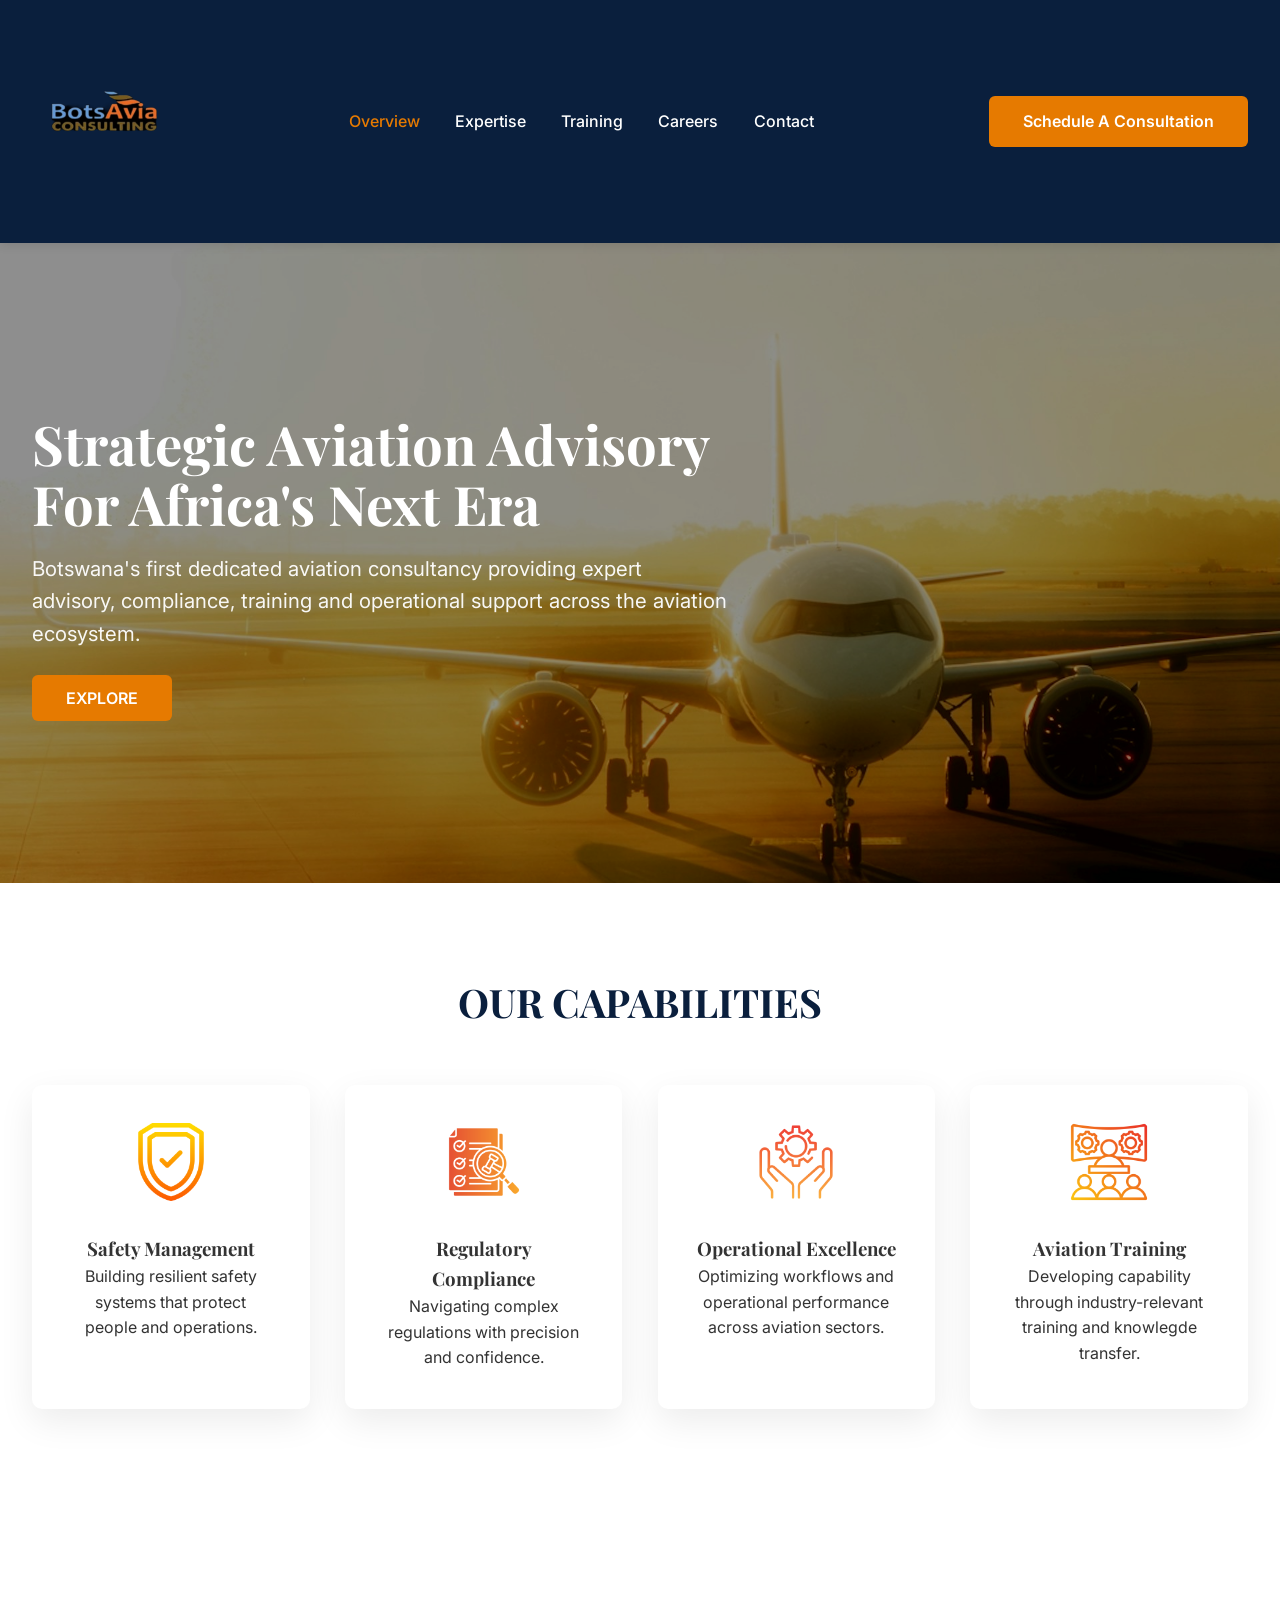
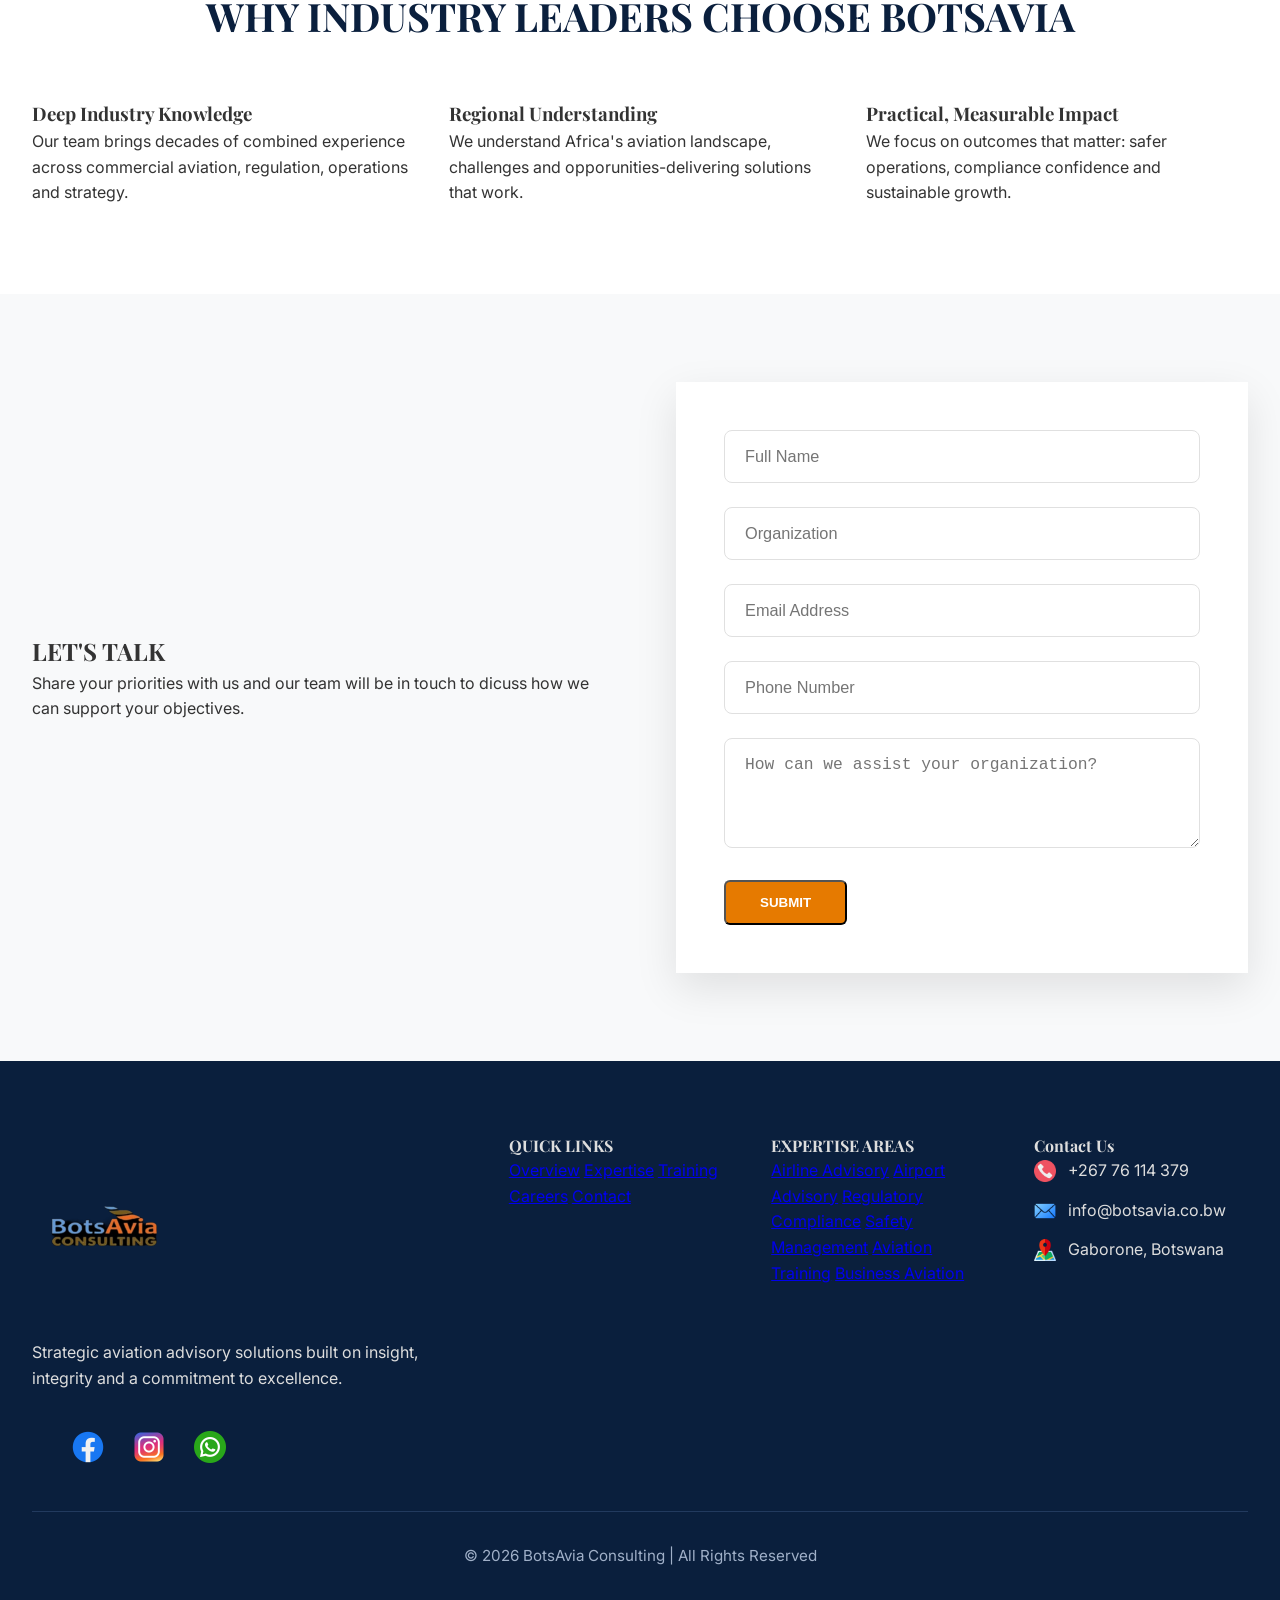
==== commit 429d200e: "New icons" ====
--- a/index.html
+++ b/index.html
@@ -91,7 +91,7 @@
                 </div>
 
                 <div class="capability-card">
-                    <img src="icons/Expertise.png" alt="Aviation Training" class="card-icon">
+                    <img src="icons/training.png" alt="Aviation Training" class="card-icon">
                     <h3>Aviation Training</h3>
                     <p>Developing capability through industry-relevant training and knowlegde transfer.</p>
                 </div>
--- a/style.css
+++ b/style.css
@@ -45,8 +45,9 @@
 }   
 
 .logo img {
-    height: 100px;
+    height: 200px;
     width: auto;
+    max-width: 320px;
 }
 
 .nav {
@@ -309,6 +310,9 @@
         .grid-4, .grid-3, .conversation-grid, .contact-grid {
             grid-template-columns: 1fr;
         }
+        .logo-img {
+            height: 95px;
+        }
     }
 
    
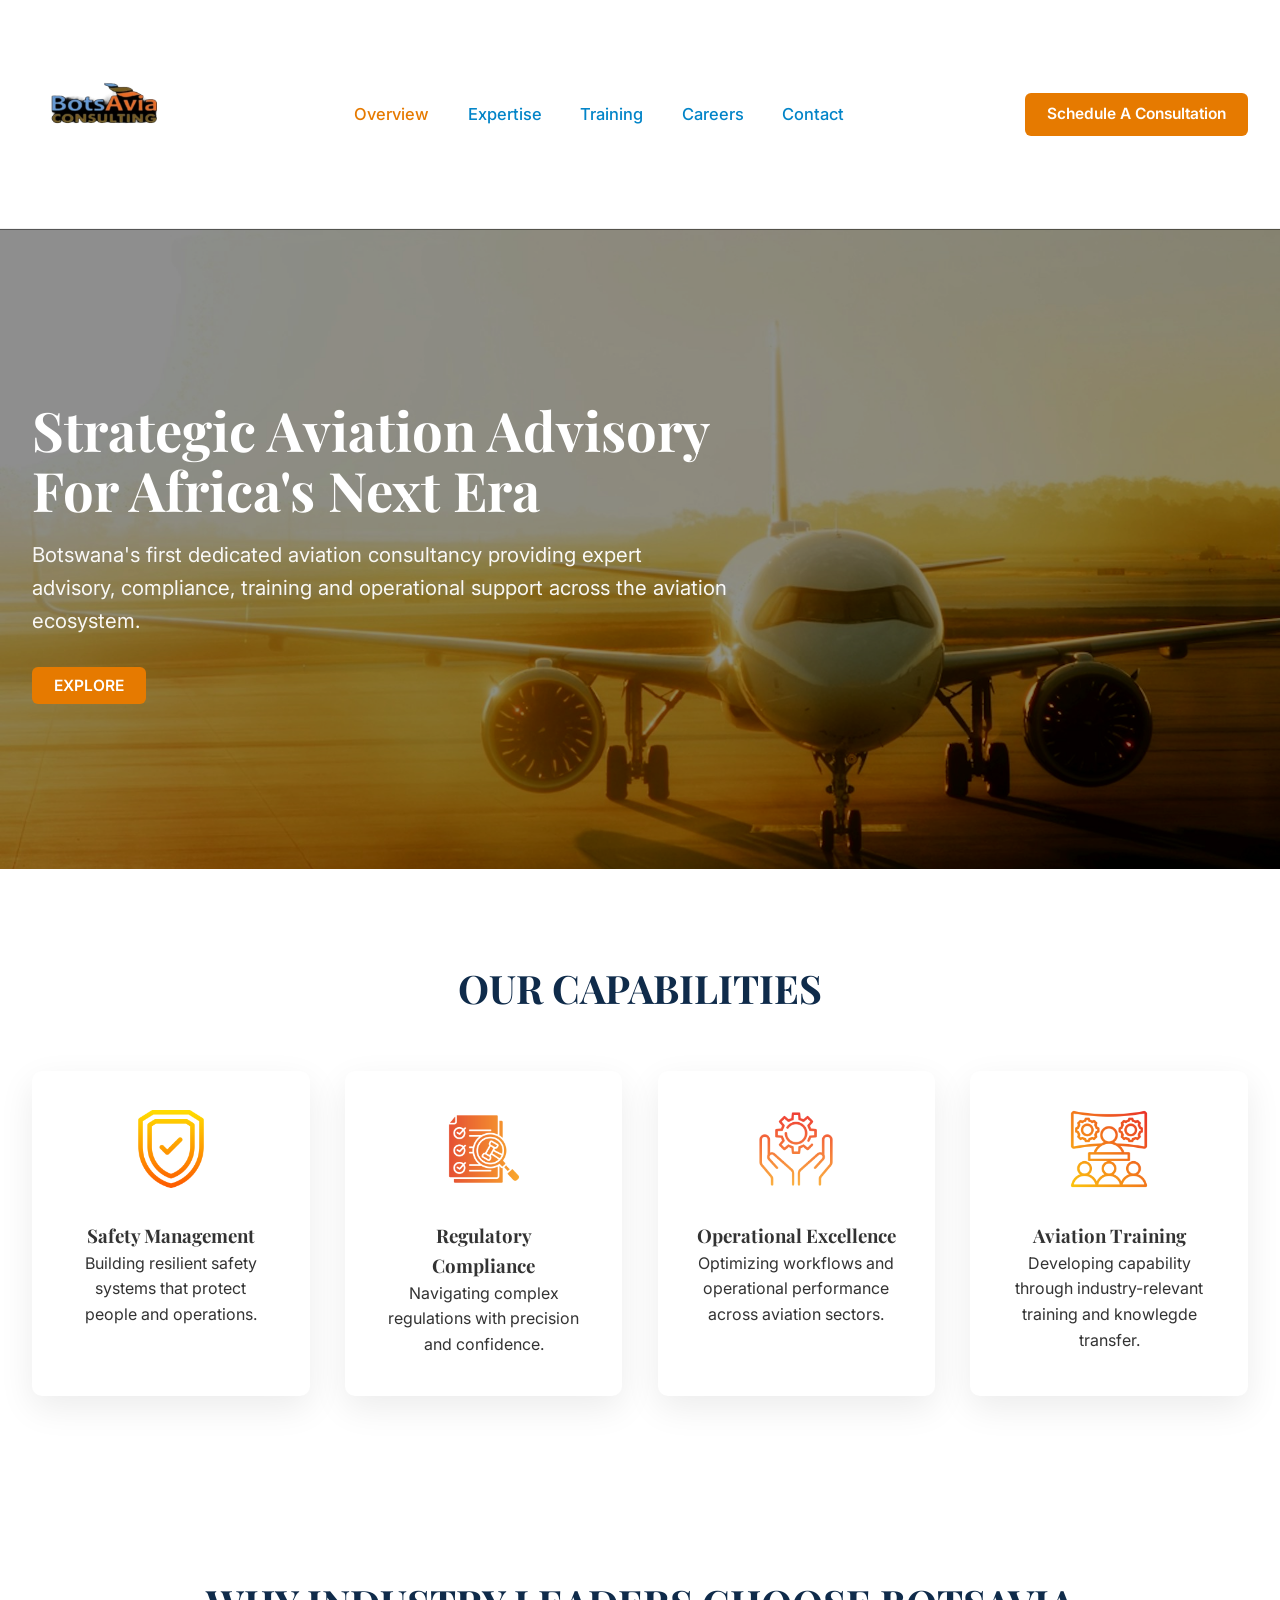
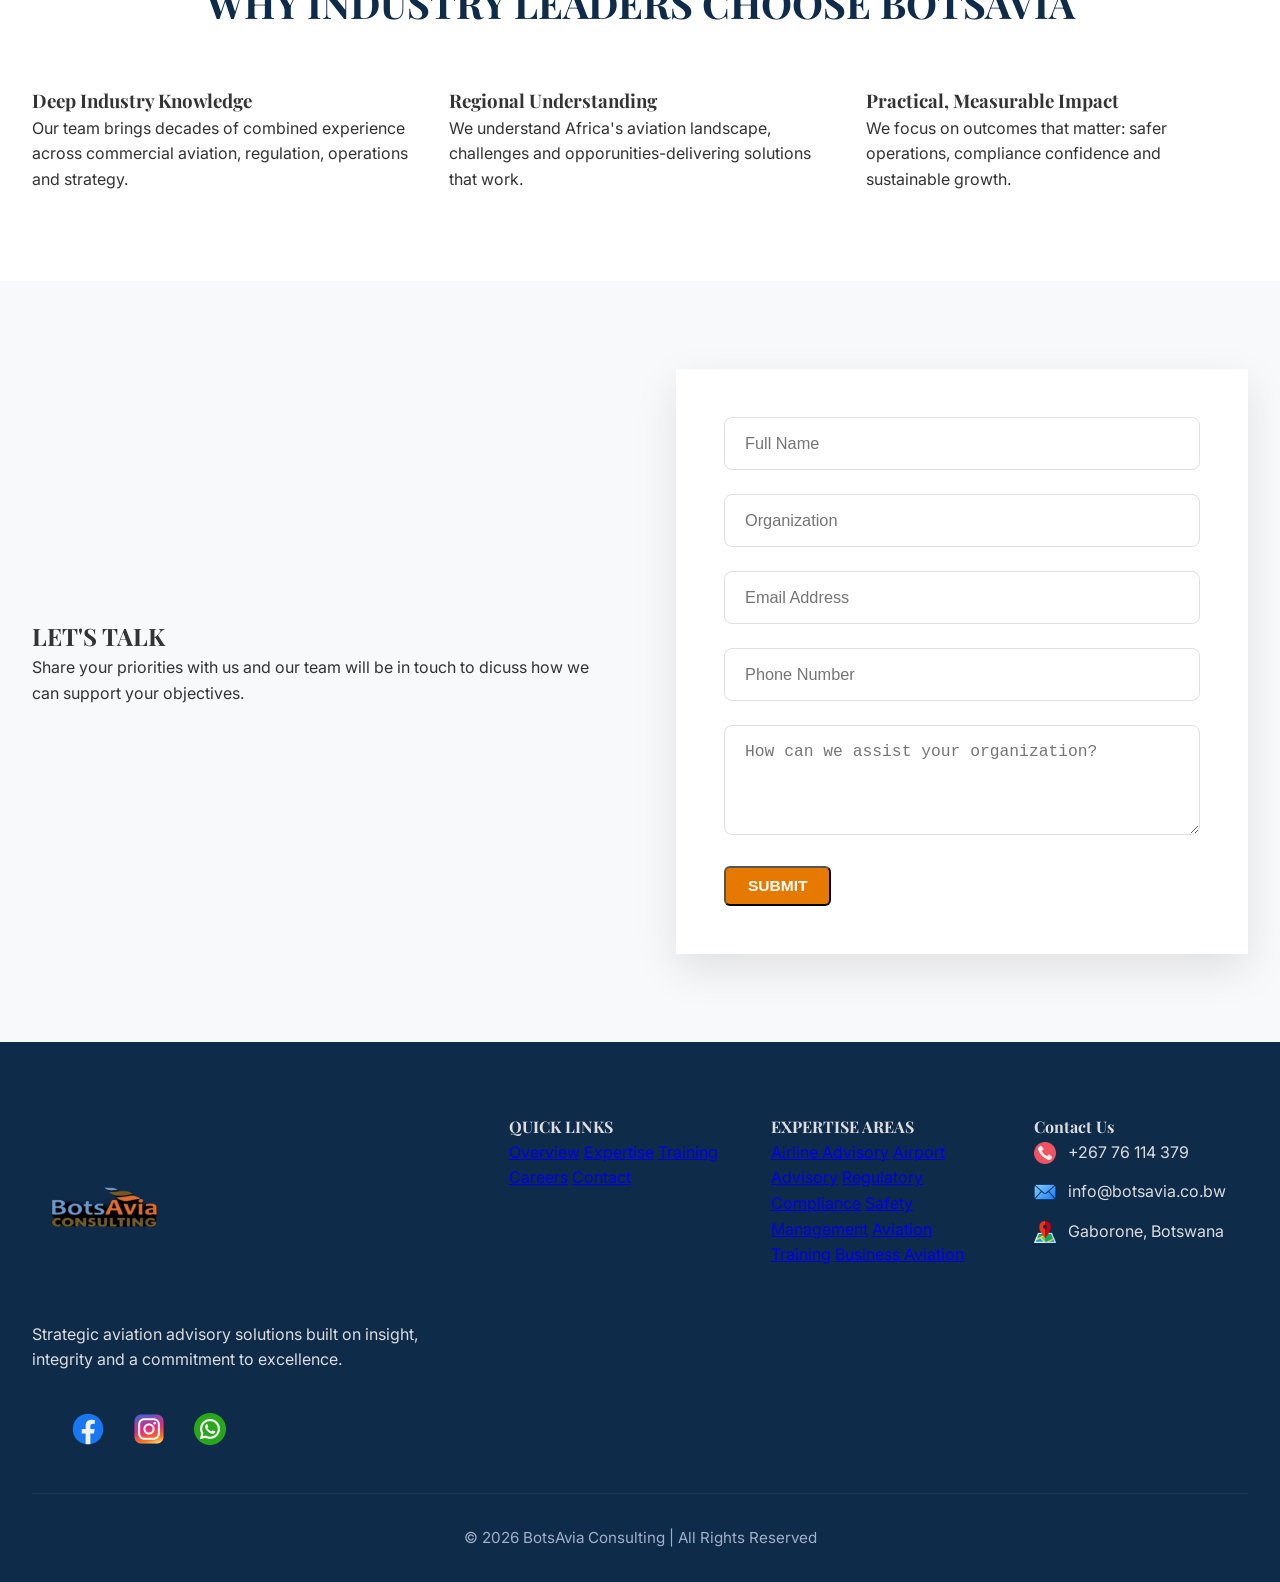
==== commit 786893c8: "new navbar" ====
--- a/index.html
+++ b/index.html
@@ -217,6 +217,17 @@
 
                     
         <script>
+            const header = document.querySelector('.header');
+
+            window.addEventListener('scroll', () => {
+                if (window.scrollY > 30) {
+                    header.classList.add('scrolled');
+                } else {
+                    header.classList.remove('scrolled');
+                }
+            });
+
+
             const hamburger = document.getElementById('hamburger');
             const nav = document.getElementById('main-nav');
 
--- a/style.css
+++ b/style.css
@@ -1,8 +1,8 @@
 :root {
-    --navy: #0a1f3d;
+    --navy: #0f2b4a;
+    --skyblue: #0284c8;
     --accent: #e67a00;
     --gold: #f4c95d;
-    --light: #f8f9fa;
 }
 
 * {
@@ -24,12 +24,20 @@
 }
 
 .header {
-    background: var(--navy);
-    color: white;
+    background: rgba(255, 255, 255, 0.97);
+    backdrop-filter: blur(10px);
+    border-bottom: 1px solid rgba(0,0,0,0.06);
+    color: #1f2937;
     position: sticky;
     top: 0;
     z-index: 1000;
-    box-shadow: 0 2px 10px rgba(0,0,0,0.1);
+    transition: all 0.4s ease;
+    box-shadow: 0 1px 0px rgba(0,0,0,0.4);
+}
+
+.header.scrolled {
+    background: rgba(255, 255, 255, 0.92);
+    box-shadow: 0 4px 15px rgba(0,0,0,0.08);
 }
 
 .container {
@@ -41,7 +49,8 @@
     display:flex;
     align-items: center;
     justify-content:space-between;
-    padding: 1.1rem 0;
+    padding: 0.65rem 0;
+    min-height: 68px;
 }   
 
 .logo img {
@@ -52,14 +61,15 @@
 
 .nav {
     display: flex;
-    gap: 2.2rem;
+    gap: 2.4rem;
     align-items: center;
 }
 
 .nav-link{
-    color: white;
+    color: #0284c8;
     text-decoration: none;
     font-weight: 500;
+    font-size: 1.03rem;
     transition: color 0.3s ease;
 
 }
@@ -81,10 +91,9 @@
 
 .hamburger span {
     display: block;
-    width: 28px;
+    width: 26px;
     height: 3px;
-    background: white;
-    transition: all 0.3s;
+    background: #0284c8;
 }
 
 
@@ -95,17 +104,19 @@
 .btn-primary {
     background: var(--accent);
     color: white;
-    padding: 13px 34px;
+    padding: 9px 22px;
     border-radius: 6px;
     text-decoration: none;
     font-weight: 600;
+    font-size: 0.97rem;
     transition: all 0.3s ease;
+    white-space: nowrap;
 }
 
 .btn-primary:hover {
     background: var(--gold);
-    color: var(--navy);
-    transform: translate(-3px);
+    color: #0284c8;
+    transform: translateY(-2px);
 }
 
 .hero {
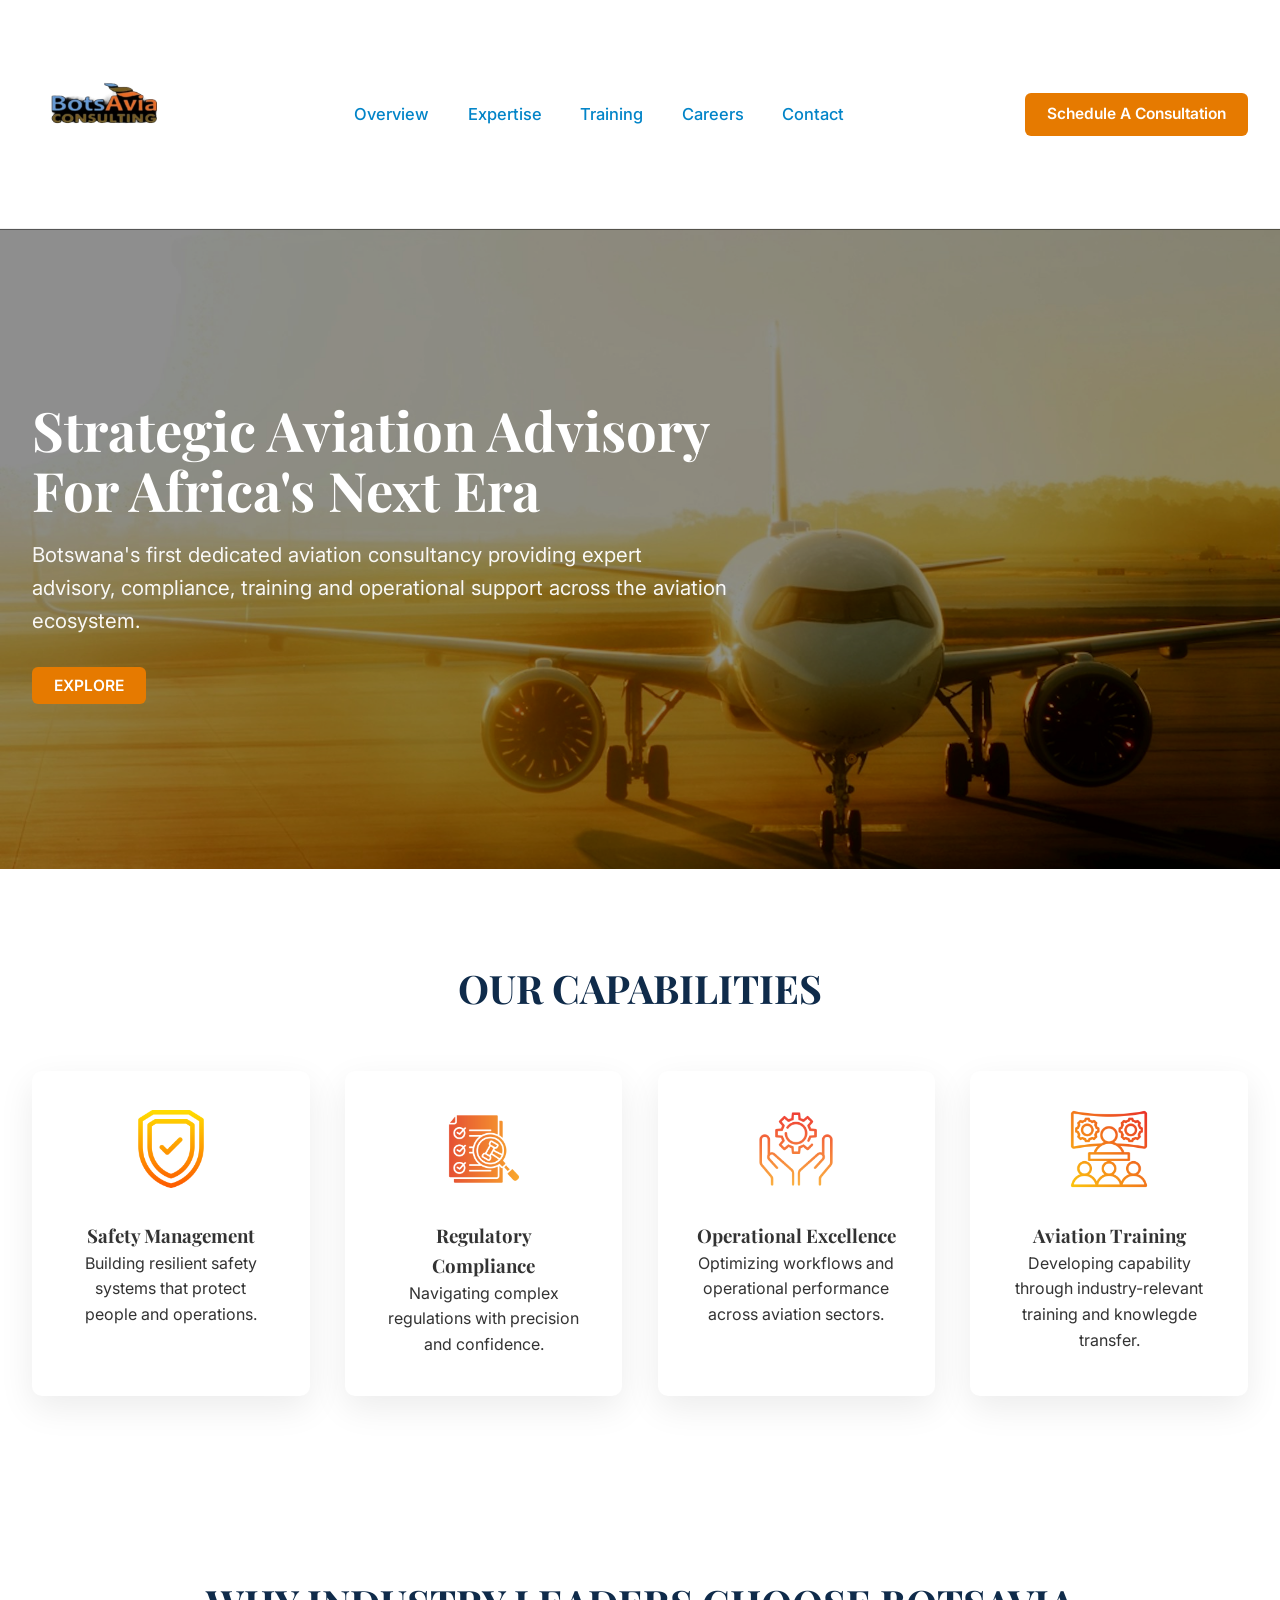
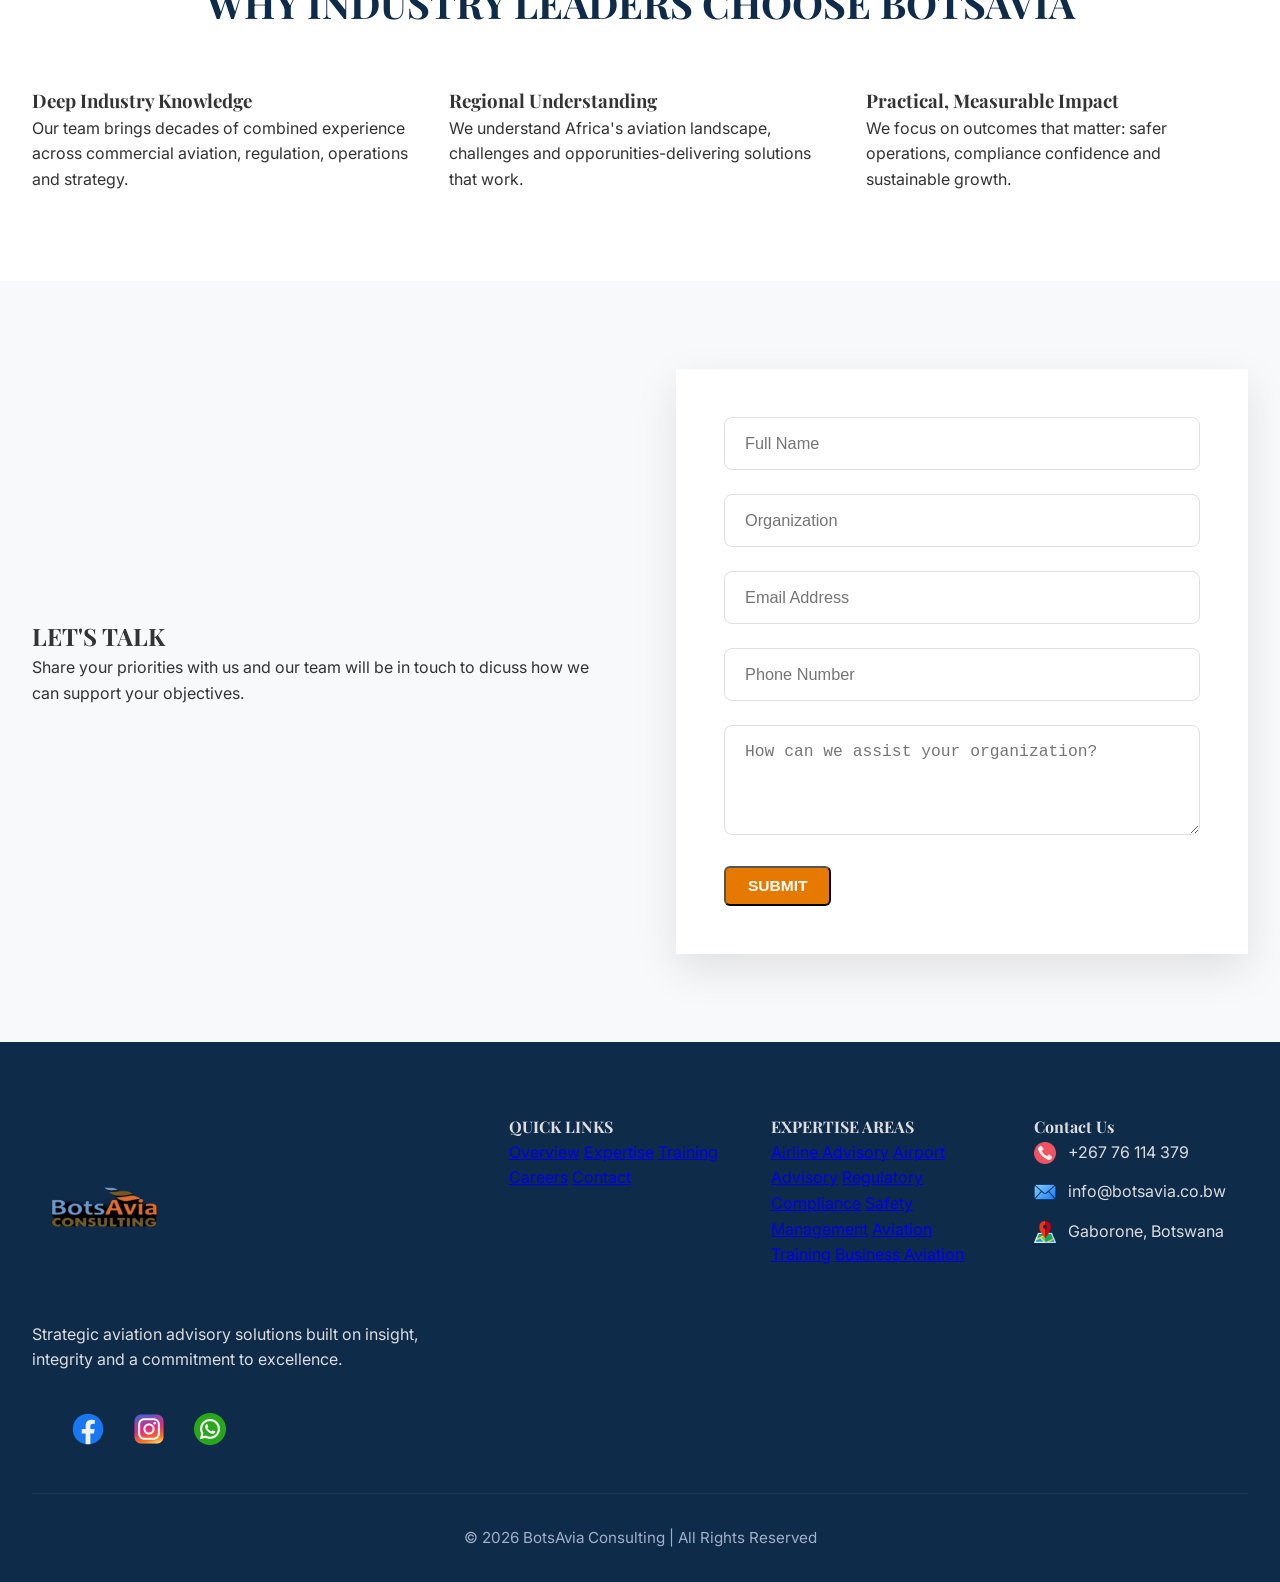
==== commit 461fdce1: "nav" ====
--- a/index.html
+++ b/index.html
@@ -19,7 +19,7 @@
     
 
                 <nav class="nav" id="main-nav">
-                    <a href="index.html" class="nav-link active">Overview</a>
+                    <a href="index.html" class="nav-link">Overview</a>
                     <a href="expertise.html" class="nav-link">Expertise</a>
                     <a href="expertise.html#training" class="nav-link">Training</a>
                     <a href="contact.html#careers" class="nav-link">Careers</a>
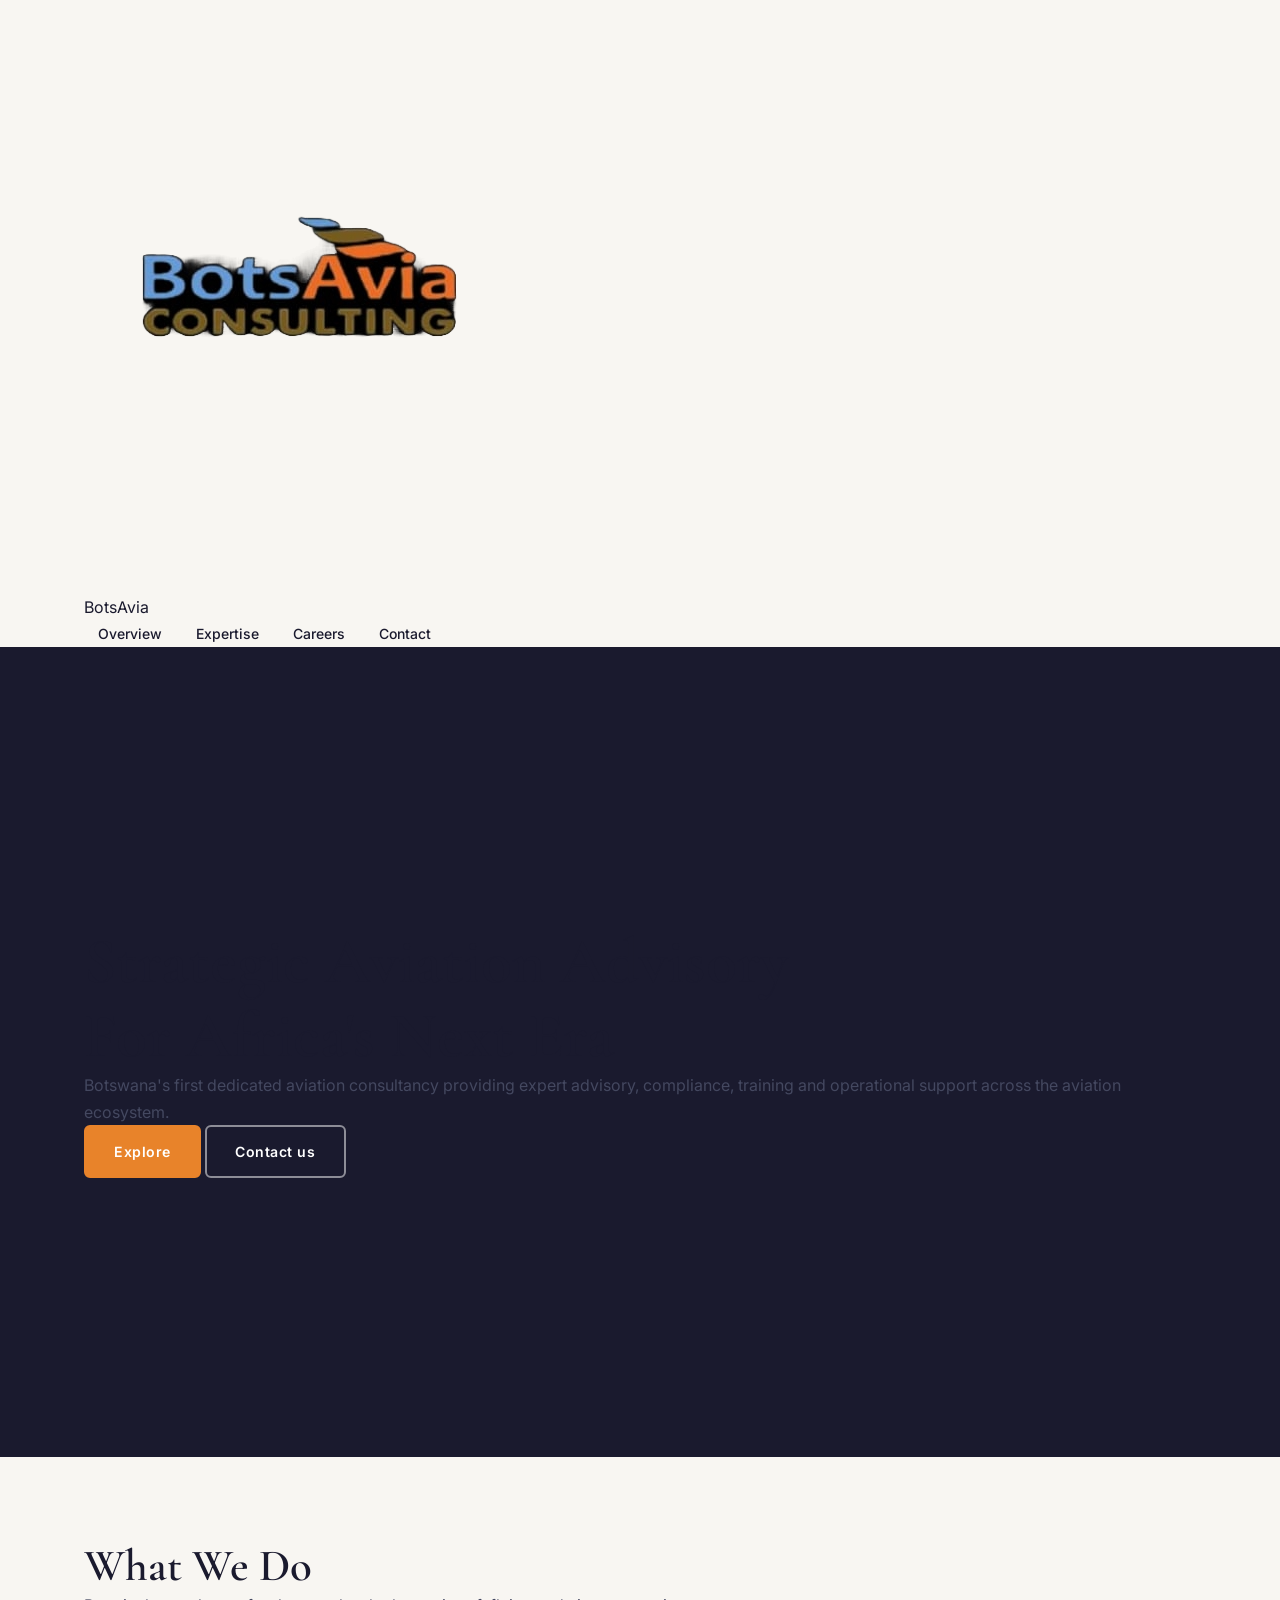
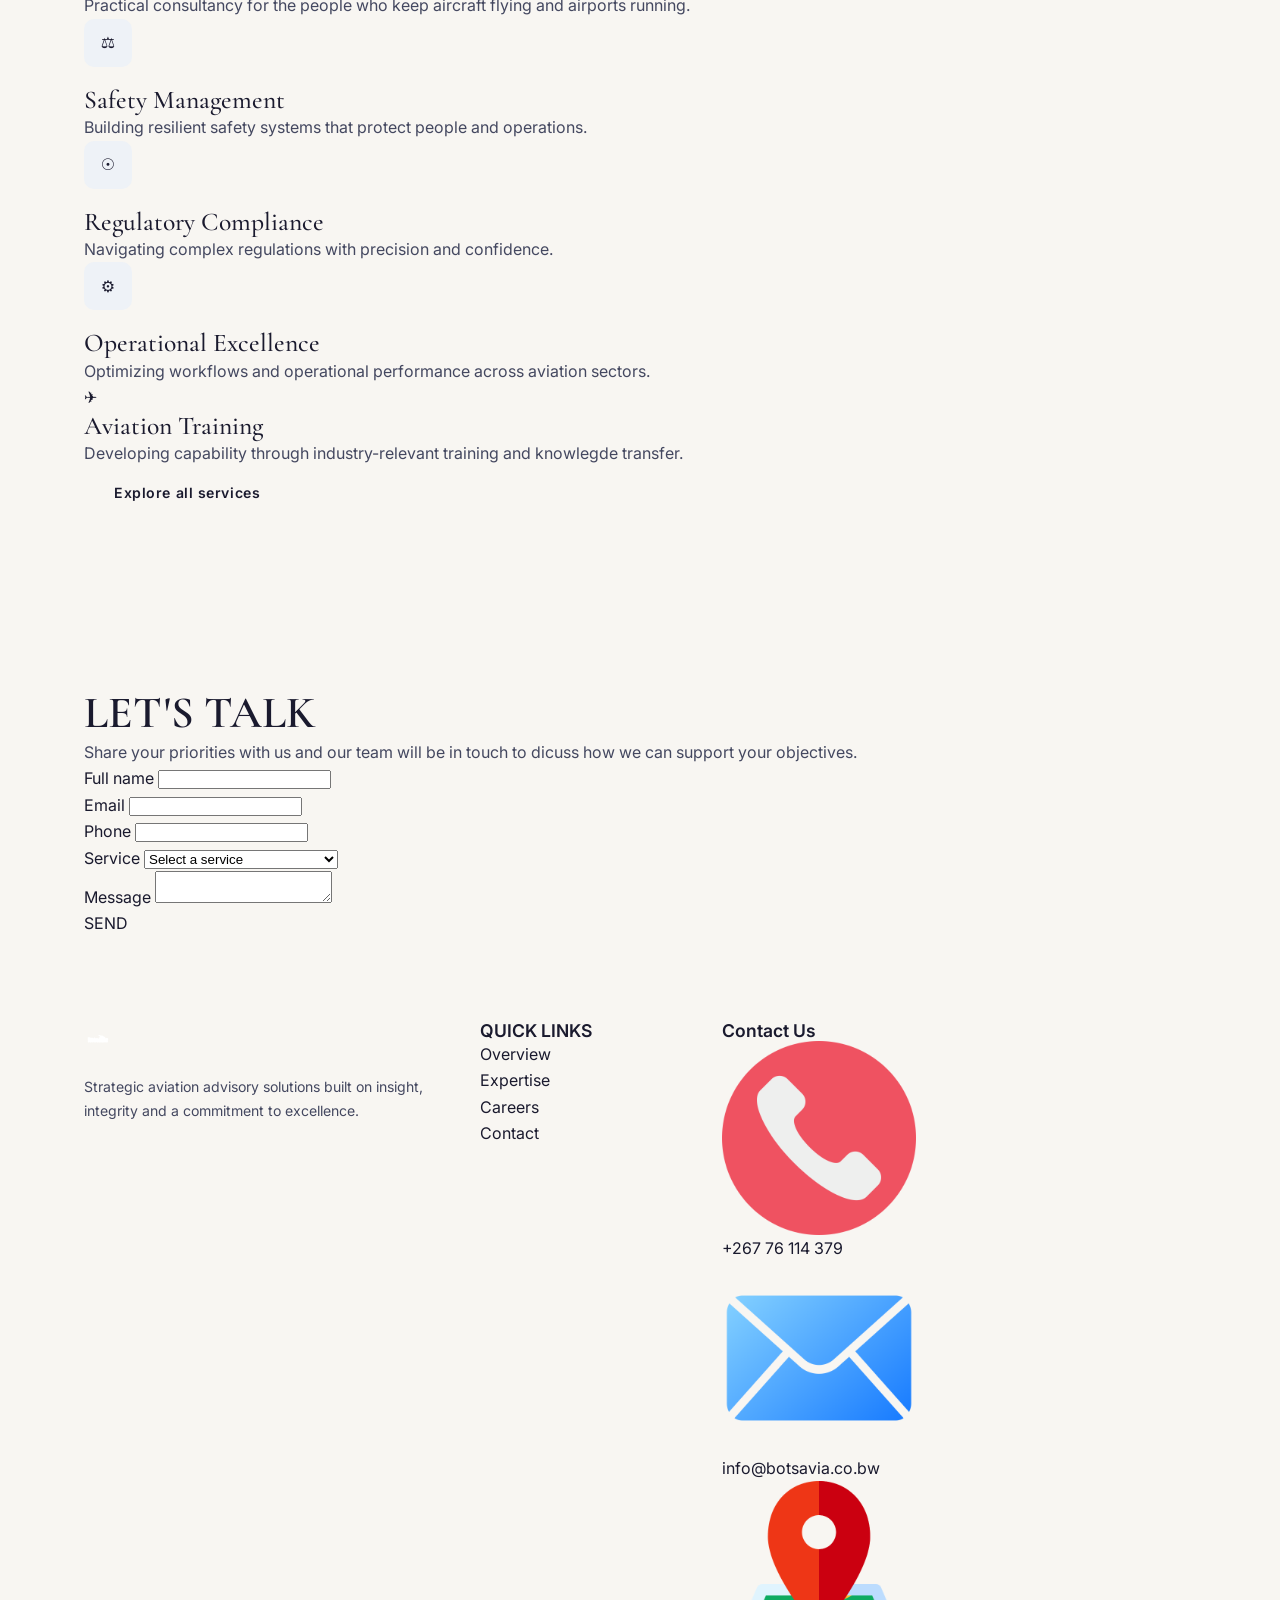
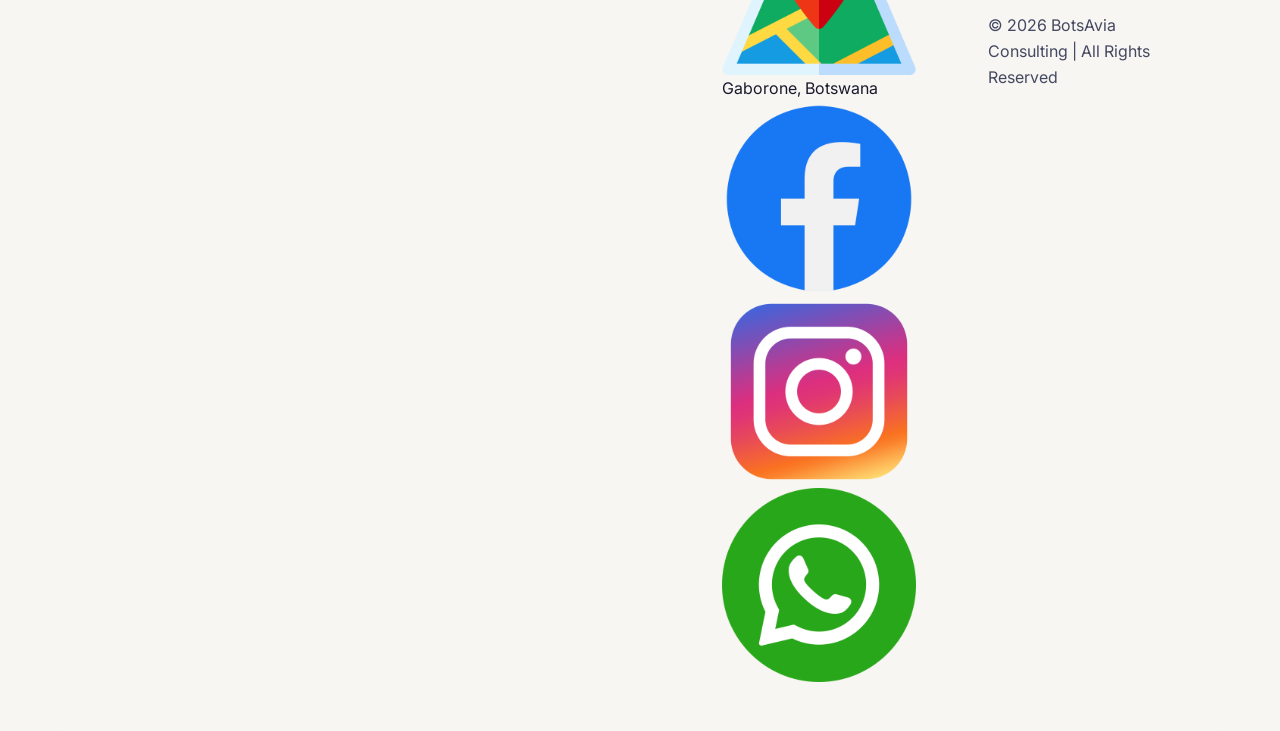
==== commit c14523f5: "new layout" ====
--- a/index.html
+++ b/index.html
@@ -2,147 +2,142 @@
 <html lang="en">
     <head>
         <meta charset="UTF-8">
-        <meta name="viewport" content="width=device-width, initial-scale=1.0">
+        <meta name="viewport" content="width=device-width, initial-scale=1">
         <title>BotsAvia | Aviation Advisory</title>
-
-            <link rel="stylesheet" href="style.css">
-            <link href="https://fonts.googleapis.com/css2?family=Inter:wght@400;500;600&amp;family=Playfair+Display:wght@700&amp;display=swap" rel="stylesheet">
-    </head>
+        <meta name="description" content="Botswana's first dedicated aviation consultancy providing advisory, compliance, training and operational support across the aviation ecosystem.">
+
+        <link rel="preconnect" href="https://fonts.googleapis.com">
+        <link rel="preconnect" href="https://fonts.gstatic.com" crossorigin>
+        <link href="https://fonts.googleapis.com/css2?family=Cormorant+Garamond:wght@600;700&family=Inter:wght@400;500;600;700&display=swap" rel="stylesheet">
+
+        <link rel="stylesheet" href="style.css">
+        </head>
     <body>
 
-        <header class="header">
-            <div class="container">
-                <div class="nav-wrapper">
-                    <a href="index.html" class="logo">
-                        <img src="images/logo.png" alt="BotsAvia Consulting Logo" class="logo-img">
+        <header class="site-header">
+            <div class="container nav-wrap">
+                <a class="brand" href="index.html" aria-label="BotsAvia Consulting home">
+                        <img src="images/logo.png" alt="BotsAvia Consulting Logo">
+                        <span class="brand-name">BotsAvia</span>
                     </a>
+
+                    <input type="checkbox" id="nav-toggle" class="nav-toggle" aria-label="Toggle menu">
+                    <label for="nav-toogle" class="nav-burger" aria-hidden="true"><span></span><span></span><span></span></label>
     
 
-                <nav class="nav" id="main-nav">
-                    <a href="index.html" class="nav-link">Overview</a>
-                    <a href="expertise.html" class="nav-link">Expertise</a>
-                    <a href="expertise.html#training" class="nav-link">Training</a>
-                    <a href="contact.html#careers" class="nav-link">Careers</a>
-                    <a href="contact.html" class="nav-link">Contact</a>
-                </nav>
-
-               <a href="contact.html" class="btn-primary">
-                Schedule A Consultation
-               </a>
-
-                <button class="hamburger" id="hamburger" aria-label="Toggle menu">
-                    <span></span><span></span><span></span>
-                </button>
-
-            </div>
-    </div>
-    </header>
-
-        <section class="hero">
-            <div class="hero-bg">
-            <img src="images/home-hero.jpg" alt="Aviation Advisory">
-            </div>
-
-
-            <div class="hero-content">
+                <ul class="nav-links">
+                   <li><a href="index.html" aria-current="page">Overview</a></li>
+                   <li><a href="expertise.html">Expertise</a></li>
+                   <li><a href="careers.html">Careers</a></li>
+                   <li><a href="contact.html">Contact</a></li>
+                   </ul>
+                   </div>
+                   </header>
+            
+                   <main>
+
+        <section class="hero" style="--hero-img:url('images/home-hero.jpg')">
                 <div class="container">
-                <div class="hero-text">
 
                 <h1>
                  Strategic Aviation Advisory<br>For Africa's Next Era</h1>
-                <p class="hero-subtitle">Botswana's first dedicated aviation consultancy providing expert advisory, compliance, training and operational support across the aviation ecosystem.</p>
-                    <a href="expertise.html" class="btn-primary">
-                        EXPLORE
-                        <i class="fa-solid fa-arrow-right"></i>
-                    </a>
-
-                    </div>
+                <p class>Botswana's first dedicated aviation consultancy providing expert advisory, compliance, training and operational support across the aviation ecosystem.</p>
+                <div class="btn-row">
+                    <a class="btn btn-primary" href="expertise.html">Explore</a>
+                    <a class="btn btn-outline" href="contact.html">Contact us</a>
+                </div>
+                </div>
+            </section>
+
+        <section class="section">
+            <div class="container">
+                <div class="section-head">
+                <h2>What We Do</h2>
+                <p>Practical consultancy for the people who keep aircraft flying and airports running.</p>
+                </div>
                     
-                </div>
-
-                </div>
-
-            
-        </section>
-
-        <section class="capabilities">
-            <div class="container">
-                <h2 class="section-title">OUR CAPABILITIES</h2>
-                    
-
-                    <div class="grid-4">
-
-                        <div class="capability-card">
-                        <img src="icons/safety.png" alt="Safety Management" class="card-icon">
+
+                    <div class="card-grid">
+
+                        <article class="card">
+                        <div class="card-icon" aria-hidden="true">&#9878;</div>
                         <h3>Safety Management</h3>
                         <p>Building resilient safety systems that protect people and operations.</p>
-                        </div>
-
-                        <div class="capability-card">
-                    <img src="icons/regulatory.png" alt="Regulatory Compliance" class="card-icon">
-                    <h3>Regulatory Compliance</h3>
-                    <p>Navigating complex regulations with precision and confidence.</p>
-                        </div>
-
-                <div class="capability-card">
-                    <img src="icons/operations.png" alt="Operational Excellence" class="card-icon">
+                        </article>
+
+                        <article class="card">
+                        <div class="card-icon" aria-hidden="true">&#9737;</div>
+                        <h3>Regulatory Compliance</h3>
+                        <p>Navigating complex regulations with precision and confidence.</p>
+                        </article>
+
+                <article class="card">
+                    <div class="card-icon" aria-hidden="true">&#9881;</div>
                     <h3>Operational Excellence</h3>
                     <p>Optimizing workflows and operational performance across aviation sectors.</p>
-                </div>
-
-                <div class="capability-card">
-                    <img src="icons/training.png" alt="Aviation Training" class="card-icon">
+                </article>
+
+                <article class="card">
+                    <div clsdd="card-icon" aria-hidden="true">&#9992;</div>
                     <h3>Aviation Training</h3>
                     <p>Developing capability through industry-relevant training and knowlegde transfer.</p>
-                </div>
-
-                </div>
-
+                </article>
+                </div>
+
+                <div class="btn-row">
+                    <a class="btn btn-blue" href="expertise.html">Explore all services</a>
+                </div>
             </div>
-
         </section>
 
-        <section class="why-us">
-            <div class="container">
-                <h2 class="section-title">WHY INDUSTRY LEADERS CHOOSE BOTSAVIA</h2>
-
-                <div class="grid-3">
-
-                    <div class="why-card">
-                        <h3>Deep Industry Knowledge</h3>
-                        <p>Our team brings decades of combined experience across commercial aviation, regulation, operations and strategy.</p>
-                </div>
-
-                <div class="why-card">
-                    <h3>Regional Understanding</h3>
-                    <p>We understand Africa's aviation landscape, challenges and opporunities-delivering solutions that work.</p>
-                </div>
-
-                <div class="why-card">
-                    <h3>Practical, Measurable Impact</h3>
-                    <p>We focus on outcomes that matter: safer operations, compliance confidence and sustainable growth.</p>
-                </div>
-                </div>
-                </div>
-                </section>
-
-                <section class="conversation">
+                <section class="section section-alt" id="inquiry">
                     <div class="container">
-                        <div class="conversation-grid">
-                            <div class="conversation-text">
+                        <div class="section-head center">
                                 <h2>LET'S TALK</h2>
                                 <p>Share your priorities with us and our team will be in touch to dicuss how we can support your objectives.</p>
                             </div>
 
-        <form class="conversation-form" action="#" method="POST">
-
-            <div class="form-group"><input type="text" placeholder="Full Name" required></div>
-            <div class="form-group"><input type="text" placeholder="Organization" required></div>
-            <div class="form-group"><input type="email" placeholder="Email Address" required></div>
-            <div class="form-group"><input type="tel" placeholder="Phone Number"></div>
-            <div class="form-group"><textarea placeholder="How can we assist your organization?" rows="4"></textarea></div>
-
-            <button type="submit" class="btn-primary">SUBMIT</button>
+                            <div class="form-panel">
+
+        <form action="mailto:info@botsavia.co.bw" method="post" enctype="text/plain">
+            <div class="form-grid">
+
+            <div class="field">
+                <label for="name">Full name</label>
+                <input type="text" id="name" name="Name" autocomplete="name" required>
+            </div>
+
+            <div class="field">
+                <label for="email">Email</label>
+                <input type="email" id="email" name="Email" autocomplete="email" required>
+                        </div>
+
+                        <div class="field">
+                            <label for="phone">Phone</label>
+                            <input type="tel" id="phone" name="Phone" autocomplete="tel">
+                        </div>
+
+                        <div class="field">
+                            <label for="service">Service</label>
+                            <select id="service" name="Service">
+                                <option value="">Select a service</option>
+                                <option>Airline advisory</option>
+                                <option>Regulartory compliance</option>
+                                <option>Safety management systems</option>
+                                <option>Aviation training</option>
+                                <option>Other</option>
+                            </select>
+                        </div>
+
+                        <div class="field field-full">
+                            <label for="message">Message</label>
+                            <textarea id="message" name="Message" required></textarea>
+                        </div>
+
+                        <div class="form-actions"
+
+            <button class="btn btn-primary" type="submit">SEND</button>
+            </div>
 
         </form>
 
@@ -151,93 +146,55 @@
         </div>
 
         </section>
-
-        <footer class="footer">
-            <div class="container">
-                <div class="footer-grid">
-
-                    <div>
-                        <a href="index.html" class="logo">
-                        <img src="images/logo.png" alt="Logo" class="logo-img">
-                        </a>
-                        <p class="footer-desc">Strategic aviation advisory solutions built on insight, integrity and a commitment to excellence.</p>
+        </main>
+
+        <footer class="site-footer">
+            <div class="container footer-grid">
+                <div class="footer-brand">
+                        <img src="images/logo.png" alt="Logo">
+                        <p>Strategic aviation advisory solutions built on insight, integrity and a commitment to excellence.</p>
                     </div>
 
                     <div>
                         <h4>QUICK LINKS</h4>
-                        <a href="index.html">Overview</a>
-                        <a href="expertise.html">Expertise</a>
-                        <a href="expertise.html#training">Training</a>
-                        <a href="contact.html#careers">Careers</a>
-                        <a href="contact.html">Contact</a>
+                        <ul class="footer-links">
+                        <li><a href="index.html">Overview</a></li>
+                        <li><a href="expertise.html">Expertise</a></li>
+                       <li><a href="careers.html">Careers</a></li>
+                        <li><a href="contact.html">Contact</a></li>
+                        </ul>
                     </div>
                     
                     <div>
-                        <h4>EXPERTISE AREAS</h4>
-                        <a href="expertise.html">Airline Advisory</a>
-                        <a href="expertise.html">Airport Advisory</a>
-                        <a href="expertise.html">Regulatory Compliance</a>
-                        <a href="expertise.html">Safety Management</a>
-                        <a href="expertise.html#training">Aviation Training</a>
-                        <a href="expertise.html">Business Aviation</a>
-                    </div>
-
-                    <div>
                         <h4>Contact Us</h4>
-                        <div class="contact-item">
-                            <img src="icons/phone-call.png" alt="" class="footer-icon">
-                            +267 76 114 379
-                        </div>
+                        <ul class="footer-contact">
+                           <li><img src="icons/phone-call.png" alt="">
+                            +267 76 114 379</li>
+                    
+                            <li><img src="icons/email.png" alt="">
+                            info@botsavia.co.bw</li>
                         
-                           <div class="contact-item">
-                            <img src="icons/email.png" alt="" class="footer-icon">
-                            info@botsavia.co.bw
-                           </div>
                 
-                            <div class="contact-item">
-                                <img src="icons/location.png" alt="" class="footer-icon">
-                            Gaborone, Botswana
-                            </div>
-
-                        </div>
-
-                    </div>
-
-                    <div class="social-media">
-                        <a href="#" class="social-icon"><img src="icons/facebook.png" alt="Facebook"></a>
-                        <a href="#" class="social-icon"><img src="icons/instagram.png" alt="Instagram"></a>
-                        <a href="#" class="social-icon"><img src="icons/whatsapp.png" alt="WhatsApp"></a>
-                    </div>
+                                <li><img src="icons/location.png" alt="">
+                            Gaborone, Botswana</li>
+                            </ul>
+                        
+
+                    <ul class="social">
+                        <li><a href="#" class="social-icon"><img src="icons/facebook.png" alt="Facebook"></a></li>
+                        <li><a href="#" class="social-icon"><img src="icons/instagram.png" alt="Instagram"></a></li>
+                        <li><a href="#" class="social-icon"><img src="icons/whatsapp.png" alt="WhatsApp"></a></li>
+                        </ul>
+                    </div>
+            
 
                     <div class="footer-bottom">
+                        <div class="container">
                        <p>&copy; 2026 BotsAvia Consulting | All Rights Reserved</p>
                     </div>
                     </div>
                 </footer>
 
-                    
-        <script>
-            const header = document.querySelector('.header');
-
-            window.addEventListener('scroll', () => {
-                if (window.scrollY > 30) {
-                    header.classList.add('scrolled');
-                } else {
-                    header.classList.remove('scrolled');
-                }
-            });
-
-
-            const hamburger = document.getElementById('hamburger');
-            const nav = document.getElementById('main-nav');
-
-            hamburger.addEventListener('click', () => {
-                nav.classList.toggle('active');
-                hamburger.classList.toggle('active');
-
-            });
-
-        </script>
 
     </body>
 </html>
--- a/style.css
+++ b/style.css
@@ -1,329 +1,736 @@
 :root {
-    --navy: #0f2b4a;
-    --skyblue: #0284c8;
-    --accent: #e67a00;
-    --gold: #f4c95d;
-}
-
-* {
-    margin: 0;
-    padding: 0;
-    box-sizing: border-box;
-}
-
-body {
-
-    font-family: 'Inter', system-ui, sans-serif;
-    color: #333;
-    line-height: 1.6;
-}
+   --ink: #1a1a2e;
+   --sky: #3a7fc1;
+   --ember: #e8832a;
+   --earth: #4a3728;
+   --cream: #f8f6f2;
+   --mist: #eef2f7;
+   --white: #ffffff;
+   --border: #dde4ed;
+
+   --font-display: 'Cormorant Garamond', Georgia, serif;
+   --font-body: 'Inter', system-ui, sans-serif;
+
+   --radius: 6px;
+   --radius-lg: 12px;
+   --shadow: 0 2px 16px rgba(26,26,26,0.10);
+   --shadow-hover: 0 6px 28px rgba(26,26,26,0.16);
+
+   --transition: 0.22s ease;
+   --max-w: 1160px;
+}
+
+*, *::before, *::after { box-sizing: border-box; margin: 0; padding: 0; }
+
+html{ scroll-behavior: smooth; font-size: 16px; }
+
+ body {
+    font-family: var(--font-body);
+    background: var(--cream);
+    color: var(--ink);
+    line-height: 1.65;
+    -webkit-font-smoothing: antialiased;
+}
+
+img{ display: block; max-width: 100%; }
+
+a { color: inherit; text-decoration: none; }
+
+ul { list-style: none; }
+
 
 h1, h2, h3, h4 {
-    font-family: 'Playfair Display', sans-serif;
+    font-family: var(--font-display);
+    line-height: 1.15;
+    color: var(--ink);
+}
+
+h1 { font-size: clamp(2.4rem, 5.5vw, 4rem); font-weight: 600; }
+h2 { font-size: clamp(1.8rem, 3.5vw, 2.8rem); font-weight: 600; }
+h3 { font-size: clamp(1.25rem, 2.5vw, 1.6rem); font-weight: 500; }
+h4 { font-size: 1.1rem; font-weight: 600; font-family: var(--font-body);}
+
+p { font-size: 1rem; color: #444860; }
+
+.eyebrow {
+    font-family: var(--font-body);
+    font-size: 0.72rem;
     font-weight: 700;
-}
-
-.header {
-    background: rgba(255, 255, 255, 0.97);
-    backdrop-filter: blur(10px);
-    border-bottom: 1px solid rgba(0,0,0,0.06);
-    color: #1f2937;
-    position: sticky;
-    top: 0;
-    z-index: 1000;
-    transition: all 0.4s ease;
-    box-shadow: 0 1px 0px rgba(0,0,0,0.4);
-}
-
-.header.scrolled {
-    background: rgba(255, 255, 255, 0.92);
-    box-shadow: 0 4px 15px rgba(0,0,0,0.08);
-}
+    letter-spacing: 0.14em;
+    text-transform: uppercase;
+    color: var(--ember);
+    margin-bottom: 0.6rem;
+}
+
+.accent { color: var(--ember); }
+.accent-blue { color: var(--sky); }
+
 
 .container {
-    max-width: 1280px;
+    width: 100%;
+    max-width: var(--max-w);
     margin: 0 auto;
-    padding: 0 2rem;
-}
-.nav-wrapper{
-    display:flex;
-    align-items: center;
-    justify-content:space-between;
-    padding: 0.65rem 0;
-    min-height: 68px;
-}   
-
-.logo img {
-    height: 200px;
+    padding: 0 24px;
+}
+
+.section {
+    padding: 84px 0;
+}
+
+.section--alt {
+    background: var(--mist);
+}
+
+.section--dark {
+    background: var(--ink);
+    color: var(--white);
+}
+
+.section--dark h2,
+.section--dark h3,
+.section--dark h4 { color: var(--white); }
+
+.section--dark p { color: #b0b8cc; }
+
+.section-header {
+    text-align: center;
+    max-width: 640px;
+    margin: 0 auto 56px;
+}
+
+.section-header p {
+    margin-top: 14px;
+    font-size: 1.05rem;
+}
+
+.btn {
+    display: inline-flex;
+    align-items: center;
+    gap: 8px;
+    padding: 13px 28px;
+    border-radius: var(--radius);
+    font-family: var(--font-body);
+    font-size: 0.88rem;
+    font-weight: 600;
+    letter-spacing: 0.04em;
+    cursor: pointer;
+    transition: all var(--transition);
+    border: 2px solid transparent;
+    white-space: nowrap;
+}
+
+.btn-primary {
+    background: var(--ember);
+    color: var(--white);
+    border-color: var(--ember);
+}
+
+.btn-primary:hover {
+    background: #d4751f;
+    border-color: #d4751f;
+    transform: translateY(-1px);
+    box-shadow: 0 4px 16px rgba(232,131,42,0.35);
+}
+
+.btn-outline {
+    background: transparent;
+    color: var(--white);
+    border-color: rgba(255,255,255,0.5);
+}
+
+.btn-outline:hover {
+    background: rgba(255,255,255,0.1);
+    border-color: var(--white);
+}
+
+.btn-outline-dark {
+    background: transparent;
+    color: var(--ink);
+    border-color: var(--ink);
+}
+
+.btn-outline-dark:hover {
+    background: var(--ink);
+    color: var(--white);
+}
+
+.nav {
+    position: fixed;
+    top: 0; left: 0; right: 0;
+    z-index: 100;
+    background: rgba(248,246,242,0.95);
+    backdrop-filter: blur(12px);
+    -webkit-backdrop-filter: blur(12px);
+    border-bottom: 1px solid var(--border);
+    transition: box-shadow var(--transition);
+}
+
+.nav.scrolled {
+    box-shadow: 0 2px 20px rgba(26,26,46,0.10);
+}
+
+.nav-inner {
+    display: flex;
+    align-items: center;
+    justify-content: space-between;
+    height: 68px;
+}
+
+.nav-logo img {
+    height: 42px;
     width: auto;
-    max-width: 320px;
-}
-
-.nav {
-    display: flex;
-    gap: 2.4rem;
-    align-items: center;
-}
-
-.nav-link{
-    color: #0284c8;
-    text-decoration: none;
+}
+
+.nav-links {
+    display: flex;
+    align-items: center;
+    gap: 6px;
+}
+
+.nav-links a {
+    font-size: 0.875rem;
     font-weight: 500;
-    font-size: 1.03rem;
-    transition: color 0.3s ease;
-
-}
-
-.nav-link:hover,
-.nav-link.active {
-    color: var(--accent);
-}
-
-.hamburger {
+    color: var(--ink);
+    padding: 6px 14px;
+    border-radius: var(--radius);
+    transition: color var(--transition), background var(--transition);
+}
+
+.nav-links a:hover,
+.nav-links a.active {
+    color: var(--sky);
+    background: rgba(58,127,193,0.07);
+}
+
+.nav-cta {
+    margin-left: 10px;
+}
+
+.nav-toggle {
     display: none;
-    flex-direction: column;
-    gap: 5px;
     background: none;
     border: none;
     cursor: pointer;
-}
-
-
-.hamburger span {
+    padding: 6px;
+    flex-direction: column;
+    gap: 5px;
+}
+
+.nav-toggle span {
     display: block;
-    width: 26px;
-    height: 3px;
-    background: #0284c8;
-}
-
-
-.hamburger.active span:nth-child(1) { transform: rotate(45deg) translate(6px, 6px); }
-.hamburger.active span:nth-child(2) { opacity: 0; }
-.hamburger.active span:nth-child(3) {transform: rotate(-45deg) translate(5px, -5px); }
-
-.btn-primary {
-    background: var(--accent);
-    color: white;
-    padding: 9px 22px;
-    border-radius: 6px;
-    text-decoration: none;
-    font-weight: 600;
-    font-size: 0.97rem;
-    transition: all 0.3s ease;
-    white-space: nowrap;
-}
-
-.btn-primary:hover {
-    background: var(--gold);
-    color: #0284c8;
-    transform: translateY(-2px);
-}
+    width: 24px;
+    height: 2px;
+    background: var(--ink);
+    border-radius: 2px;
+    transition: all var(--transition);
+}
+
+.nav-mobile {
+    display: none;
+    flex-direction: column;
+    background: var(--white);
+    border-top: 1px solid var(--border);
+    padding: 20px 24px 24px;
+    gap: 4px;
+}
+
+.nav-mobile a {
+    display: block;
+    font-size: 1rem;
+    font-weight: 500;
+    color: var(--ink);
+    padding: 10px 12px;
+    border-radius: var(--radius);
+    transition: background var(--transition), color var(--transition);
+}
+
+.nav-mobile a:hover,
+.nav-mobile a.active {
+    background: var(--mist);
+    color: var(--sky);
+}
+
+.nav-mobile .btn {
+    margin-top: 12px;
+    width: 100%;
+    justify-content: center;
+}
+
+.nav-mobile.open {
+    display: flex;
+}
+
+
+.nav-toggle.open span:nth-child(1) { transform: translateY(7px) rotate(45deg); }
+.nav-toggle.open span:nth-child(2) { opacity: 0; }
+.nav-toggle.open span:nth-child(3) {transform: translateY(-7px) rotate(45deg); }
+
 
 .hero {
-    height: 640px;
     position: relative;
-    color: white;
-    display: flex;
-    align-items: center;
-}
-
-.hero-bg img {
+    min-height: 90vh;
+    display: flex;
+    align-items: center;
+    overflow: hidden;
+    background: var(--ink);
+}
+
+.hero-bg {
     position:absolute;
     inset: 0;
-    width: 100%;
-    height: 100%;
-    object-fit: cover;
-    filter: brightness(0.55) contrast(1.1);
-    z-index: -1;
+    background-image: url('images/home-hero.jpg');
+    background-size: cover;
+    background-position: center;
+    opacity: 0.28;
+}
+
+.hero-wash {
+    position: absolute;
+    inset: 0;
+    background: linear-gradient(
+        135deg,
+        rgba(232,131,42,0.18) 0%,
+        transparent 40%,
+        rgba(58,127,193,0.22) 100%
+    );
 }
 
 .hero-content{
     position: relative;
     z-index: 2;
-    max-width: 760px;
-}
-
-.hero-text h1 {
-    font-size: 3.4rem;
-    line-height: 1.1;
-    margin-bottom: 1.2rem;
-}
-
-.hero-subtitle {
-    font-size: 1.28rem;
-    margin-bottom: 2.2rem;
-    opacity: 0.95;
-}
-
-.capabilities, .why-us, .services, .conversation, .contact-section {
-    padding: 5.5rem 0;
-}
-
-.section-title {
-    text-align: center;
-    font-size: 2.45rem;
-    margin-bottom: 3.2rem;
-    color: var(--navy);
-}
-
-.grid-4, .grid-3 {
+    max-width: 680px;
+    padding: 80px 0 60px;
+}
+
+.hero-content h1 {
+    color: var(--white);
+    margin-bottom: 22px;
+}
+
+.hero-content p {
+    color: rgba(255,255,255,0.78);
+    font-size: 1.1rem;
+    max-width: 520px;
+    margin-bottom: 36px;
+}
+
+.hero-btns {
+    display: flex;
+    gap: 14px;
+    flex-wrap: wrap;
+}
+
+.services-grid {
     display: grid;
-    gap: 2.2rem;
-}
-
-.grid-4 { grid-template-columns: repeat(auto-fit, minmax(270px, 1fr)); }
-.grid-3 { grid-template-columns: repeat(auto-fit, minmax(360px, 1fr)); }
-
-.capability-card {
-    background: white;
-    padding: 2.4rem;
+    grid-template-columns: repeat(4, 1fr);
+    gap: 24px;
+}
+
+.service-card {
+    background: var(--white);
+    border: 1px solid var(--border);
+    border-radius: var(--radius-lg);
+    padding: 32px 24px;
+    transition: all var(--transition);
+    position: relative;
+    overflow: hidden;
+}
+
+.service-card::before {
+    content: '';
+    position: absolute;
+    top: 0; left: 0; right: 0;
+    height: 3px;
+    background: var(--ember);
+    transform: scaleX(0);
+    transform-origin: left;
+    transition: transform var(--transition);
+}
+
+.service-card:hover {
+    box-shadow: var(--shadow-hover);
+    transform: translateY(-4px);
+    border-color: transparent;
+}
+
+.service-card:hover::before { transform: scaleX(1); }
+
+.card-icon {
+    width: 48px;
+    height: 48px;
     border-radius: 10px;
-    box-shadow: 0 12px 35px rgba(0,0,0,0.08);
-    text-align: center;
-    transition: transform 0.4s ease;
-}
-
-.capability-card:hover {
-    transform: translateY(-12px);
-}
-
-.card-icon {
-    width: 78px;
-    height: 78px;
-    margin-bottom: 1.6rem;
+    background: var(--mist);
+    display: flex;
+    align-items: center;
+    justify-content: center;
+    margin-bottom: 18px;
+}
+
+.card-icon img {
+    width: 24px;
+    height: 24px;
     object-fit: contain;
 }
 
-.service-card {
-background: white;
-border-radius: 10px;
-overflow: hidden;
-box-shadow: 0 12px 35px rgba(0,0,0,0.88);
-transition: transform 0.4s ease;
-}
-
-.service-card:hover {
-    transform: translateY(-18px);
-}
-
-.service-img {
-    width: 100%;
-    height: 250px;
-    object-fit: cover;
-}
-
-.service-content {
-    padding: 2rem;
-}
-
-.conversation, .contact-section {
-    background: #f8f9fa;
-}
-
-.conversation-grid, .contact-grid {
+.service-card h4 {
+    margin-bottom: 8px;
+    font-size: 1rem;
+}
+
+.service-card p {
+    font-size: 0.9rem;
+    line-height: 1.6;
+}
+
+.training-banner {
+    background: linear-gradient(120deg, var(--ink) 0%, #1e2d4a 100%);
+    border-radius: var(--radius-lg);
+    padding: 60px 48px;
+    display: flex;
+    align-items: center;
+    justify-content: space-between;
+    gap: 32px;
+    margin-top: 64px;
+}
+
+.training-banner h2 { color: var(--white); max-width: 480px; }
+.training-banner p { color: rgba(255,255,255,0.72); margin-top: 10px; max-width: 420px; }
+
+.contact-grid {
+    display: grid;
+    grid-template-columns: 1fr 1.5fr;
+    gap: 56px;
+    align-items: start;
+}
+
+.contact-info { }
+
+.contact-info h2 { margin-bottom: 16px; }
+.contact-info > p { margin-bottom: 36px; }
+
+.contact-details { display: flex; flex-direction: column; gap: 20px; }
+
+.contact-detail {
+    display: flex;
+    align-items: flex-start;
+    gap: 14px;
+}
+
+.contact-detail-icon {
+    width: 40px;
+    height: 40px;
+    background: var(--mist);
+    border-radius: 8px;
+    display: flex;
+    align-items: center;
+    justify-content: center;
+    flex-shrink: 0;
+}
+
+.contact-detail-icon img {
+    width: 18px;
+    height: 18px;
+    object-fit: contain;
+}
+
+.contact-detail-text strong {
+    display: block;
+    font-size: 0.82rem;
+    font-weight: 700;
+    letter-spacing: 0.08rem;
+    text-transform: uppercase;
+    color: var(--ember);
+    margin-bottom: 2px;
+}
+
+.contact-detail-text span {
+    font-size: 0.95rem;
+    color: var(--ink);
+}
+
+.contact-form-wrap {
+    background: var(--white);
+    border: 1px solid var(--border);
+    border-radius: var(--radius-lg);
+    padding: 40px;
+    box-shadow: var(--shadow);
+}
+
+.contact-form-wrap h3 {
+    margin-bottom: 28px;
+    font-size: 1.4rem;
+}
+
+.form-row {
     display: grid;
     grid-template-columns: 1fr 1fr;
-    gap: 4.5rem;
-    align-items: center;
-}
-
-.conversation-form, .contact-form-container {
-    background: white;
-    padding: 3rem;
-    border: 12px;
-    box-shadow: 0 15px 40px rgba(0,0,0,0.1);
-}
-
-.form-group, .form-row {
-    margin-bottom: 1.5rem;
-}
-
-.form-group input, .form-group textarea,
-.form-row input, .form-row textarea {
+    gap: 18px;
+}
+
+.form-group {
+    display: flex;
+    flex-direction: column;
+    gap: 6px;
+    margin-bottom: 18px;
+
+}
+
+.form-group label {
+    font-size: 0.82rem;
+    font-weight: 600;
+    letter-spacing: 0.06em;
+    text-transform: uppercase;
+    color: #6b7280;
+}
+
+.form-group input,
+.form-group select,
+.form-group textarea {
+    font-family: var(--font-body);
+    font-size: 0.95rem;
+    color: var(--ink);
+    background: var(--cream);
+    border: 1.5px solid var(--border);
+    border-radius: var(--radius);
+    padding: 12px 16px;
+    transition: border-color var(--transition),box-shadow var(--transition);
+    outline: none;
     width: 100%;
-    padding: 16px 20px;
-    border: 1px solid #e0e0e0;
-    border-radius: 8px;
-    font-size: 1.02rem;
-}
+    appearance: none;
+    -webkit-appearance: none;
+}
+
+.form-group input:focus,
+.form-group select:focus,
+.form-group textarea:focus {
+    border-color: var(--sky);
+    box-shadow: 0 0 0 3px rgba(58,127,193,0.12);
+    background: var(--white);
+}
+
+.form-group textarea { resize: vertical; min-height: 130px; }
+
+.form-submit { width: 100%; justify-content: center; }
+
+.partner-card {
+    margin-top: 40px;
+    background: var(--ink);
+    border-radius: var(--radius-lg);
+    padding: 32px;
+    color: var(--white);
+}
+
+.partner-card h4 { color: var(--white); font-size: 1.1rem; margin-bottom: 10px; }
+.partner-card p { color: rgba(255,255,255,0.72); font-size: 0.9rem; margin-bottom: 20px; }
+.partner-card a {
+    font-size: 0.85rem;
+    font-weight: 600;
+    color: var(--ember);
+    display: inline-flex;
+    align-items: center;
+    gap: 5px;
+    transition: gap var(--transition);
+}
+
+.partner-card a:hover { gap: 10px; }
+
+.page-hero {
+    background: linear-gradient(135deg, var(--ink) 0%, #1e2d4a 100%);
+    padding: 120px 0 72px;
+    position: relative;
+    overflow: hidden;
+    margin-top: 68px;
+}
+
+.page-hero::after {
+    content: '';
+    position: absolute;
+    inset: 0;
+    background: linear-gradient(135deg, rgba(232,131,42,0.12) 0%, transparent 50%, rgba(58,127,193,0.15) 100%);
+}
+
+.page-hero-content {
+    position: relative;
+    z-index: 1;
+}
+
+.page-hero h1 { color: var(--white); margin-bottom: 14px; }
+.page-hero p { color: rgba(255,255,255,0.72); max-width: 520px; font-size: 1.05rem; }
 
 .footer {
-    background: var(--navy);
-    color: #ddd;
-    padding: 4.5rem 0 2rem;
+    background: var(--ink);
+    color: rgba(255,255,255,0.7);
+    padding: 64px 0 0;
 }
 
 .footer-grid{
     display: grid;
-    grid-template-columns: 2fr repeat(3, 1fr);
-    gap: 3rem;
-    margin-bottom: 2.5rem;
-}
-.contact-item {
-    display: flex;
-    align-items: center;
-    gap: 12px;
-    margin-bottom: 14px;
-    font-size: 1.05;
-}
-
-.footer-icon { 
-    width: 22px;
-    height: 22px;
-}
-
-.social-media {
-    display: flex;
-    gap: 1.8rem;
-    margin: 2.5rem;
-}
-
-.social-icon img {
-    width: 32px;
-    height: 32px;
-    transition: transform 0.3s;
-}
-
-.social-icon:hover img {
-    transform: scale(1.15);
-}
-
-.footer-bottom{
-    border-top: 1px solid #223a5e;
-    padding-top: 2rem;
-    text-align: center;
-    color: #a0b0c8;
-    font-size: 0.95rem;
-}
-
-@media (max-width: 992px) {
-    .nav {
-        position: fixed;
-        top: 85px;
-        left: -100%;
-        width: 100%;
-        height: calc(100vh - 85px);
-        background: var(--navy);
+    grid-template-columns: 1.8fr 1fr 1fr 1.2fr;
+    gap: 48px;
+    padding-bottom: 48px;
+    border-bottom: 1px solid rgba(255,255,255,0.1);
+}
+
+.footer-brand img { height: 38px; margin-bottom: 16px; filter: brightness(0) invert(1); }
+.footer-brand p { font-size: 0.88rem; line-height: 1.7; }
+
+.footer-col h5 { 
+   font-family: var(--font-body);
+   font-size: 0.75rem;
+   font-weight: 700;
+   letter-spacing: 0.12em;
+   text-transform: uppercase;
+   color: var(--ember);
+   margin-bottom: 16px;
+}
+
+.footer-col ul { display: flex; flex-direction: column; gap: 10px; }
+
+.footer-col ul li a {
+    font-size: 0.88rem;
+    color: rgba(255,255,255,0.65);
+    transition: color var(--transition);
+}
+
+.footer-col ul li a:hover { color: var(--white); }
+
+.footer-contact p {
+    font-size: 0.88rem;
+    color: rgba(255,255,255,0.65);
+    margin-bottom: 6px;
+}
+
+.footer-contact p strong { color: var(--white); }
+
+.footer-bottom {
+    display: flex;
+    align-items: center;
+    justify-content: space-between;
+    padding: 20px 0;
+    font-size: 0.8rem;
+    color: rgba(255,255,255,0.4);
+}
+
+.footer-social {
+    display: flex;
+    gap: 14px;
+}
+
+.footer-social a {
+    width: 34px;
+    height: 34px;
+    border-radius: 50%;
+    border: 1px solid rgba(255,255,255,0.2);
+    display: flex;
+    align-items: center;
+    justify-content: center;
+    color: rgba(255,255,255,0.6);
+    font-size: 0.78rem;
+    font-weight: 600;
+    transition: all var(--transition);
+}
+
+.footer-social a:hover {
+    background: var(--ember);
+    border-color: var(--ember);
+    color: var(--white);
+}
+
+.modal-overlay {
+    display: none;
+    position: fixed;
+    inset: 0;
+    background: rgba(26,26,46,0.7);
+    backdrop-filter: blur(4px);
+    z-index: 200;
+    align-items: center;
+    justify-content: center;
+    padding: 20px;
+}
+
+.modal {
+    background: var(--white);
+    border-radius: var(--radius-lg);
+    padding: 40px;
+    width: 100%;
+    max-width: 520px;
+    max-height: 90vh;
+    overflow-y: auto;
+    box-shadow: 0 20px 60px rgba(26,26,46,0.3);
+    position: relative;
+    animation: modal-in 0.25s ease;
+}
+
+@keyframes modal-in {
+    from { opacity: 0; transform: translateY(20px) scale(0.97); }
+    to { opacity: 1; transform: translateY(0) scale(1); }
+}
+
+.modal-close {
+    position: absolute;
+    top: 16px; right: 16px;
+    width: 32px; height: 32px;
+    border-radius: 50%;
+    background: var(--mist);
+    border: none;
+    cursor: pointer;
+    font-size: 1.1rem;
+    display: flex;
+    align-items: center;
+    justify-content: center;
+    color: var(--ink);
+    transition: background var(--transition);
+}
+
+.modal-close:hover { background: var(--border); }
+
+.modal h3 { margin-bottom: 6px; }
+.modal .modal-sub { font-size: 0.9rem; color: #6b7280; margin-bottom: 28px;}
+
+
+@media (max-width: 900px) {
+    .nav-links, .nav-cta { display: none; }
+    .nav-toggle { display: flex; }
+
+    .services-grid { grid-template-columns: repeat(2, 1fr); }
+    .why-grid { grid-template-columns: 1fr 1fr; }
+    .expertise-grid { grid-template-columns: 1fr; }
+
+    .contact-grid { grid-template-columns: 1fr; }
+
+    .footer-grid { 
+        grid-template-columns: 1fr 1fr;
+        gap: 36px;
+    }
+
+    .training-banner {
         flex-direction: column;
-        align-items: center;
-        justify-content: flex-start;
-        padding-top: 4rem;
-        gap: 2.5rem;
-        transition: left 0.4s ease;
+        align-items: flex-start;
     }
-    .nav.active { left: 0; }
-    .hamburger { display: flex; }
-
-    .hero-text h1 { font-size: 2.6rem; }
+}
+
+    @media (max-width: 600px) {
+        .section { padding: 56px 0; }
+
+        h1 { font-size: 2.2rem; }
+        h2 { font-size: 1.7rem; }
+
+        .hero { min-height: 75vh; }
+        .hero-btns { flex-direction: column; }
+        .hero-btns .btn { width: 100%; justify-content: center; }
+
+
+        .services-grid { grid-template-columns: 1fr; }
+        .why-grid { grid-template-columns: 1fr; }
+        .expertise-grid { grid-template-columns: 1fr; }
+
+        .form-row { grid-template-columns: 1fr; }
+        .contact-form-wrap { padding: 24px; }
+
+        .training-banner { padding: 36px 24px; }
+
+        .modal { padding: 28px 20px; }
+        
     }
 
-    @media (max-width: 768px) {
-        .grid-4, .grid-3, .conversation-grid, .contact-grid {
-            grid-template-columns: 1fr;
-        }
-        .logo-img {
-            height: 95px;
-        }
-    }
-
    
